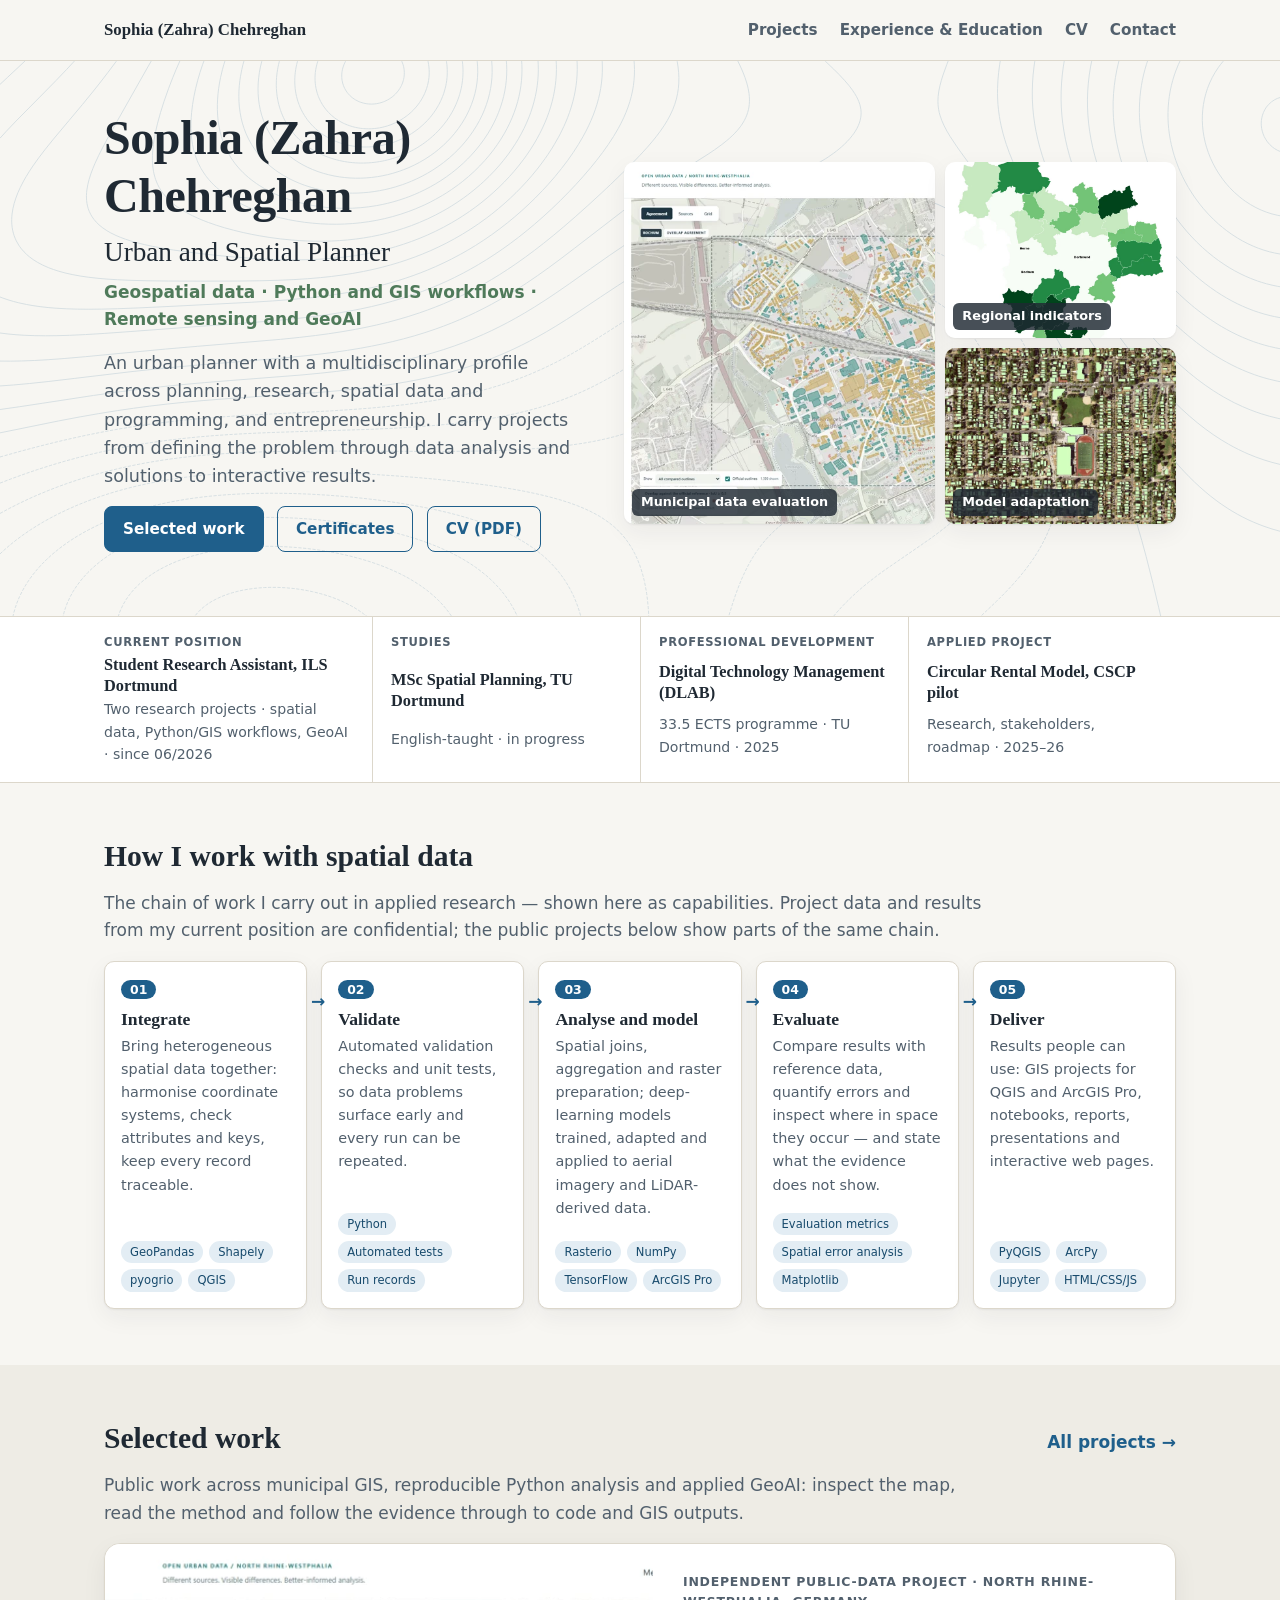
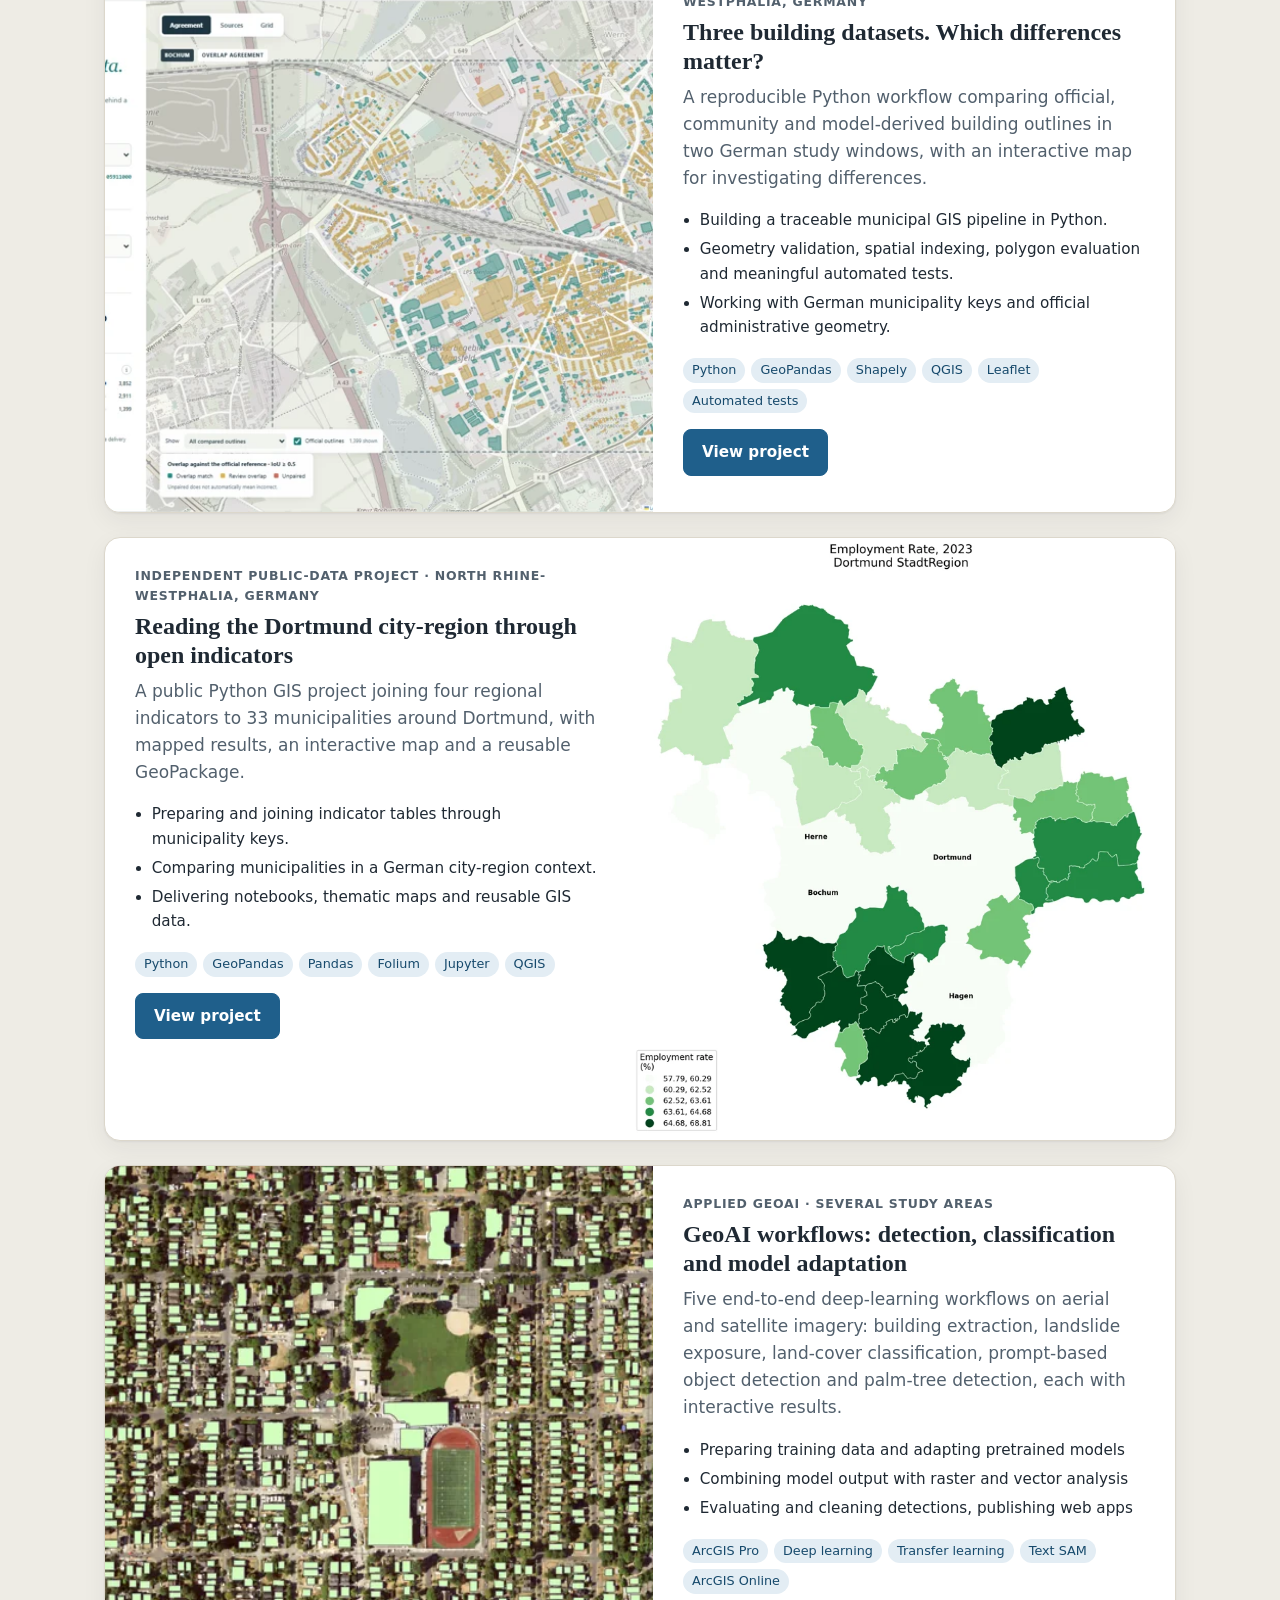
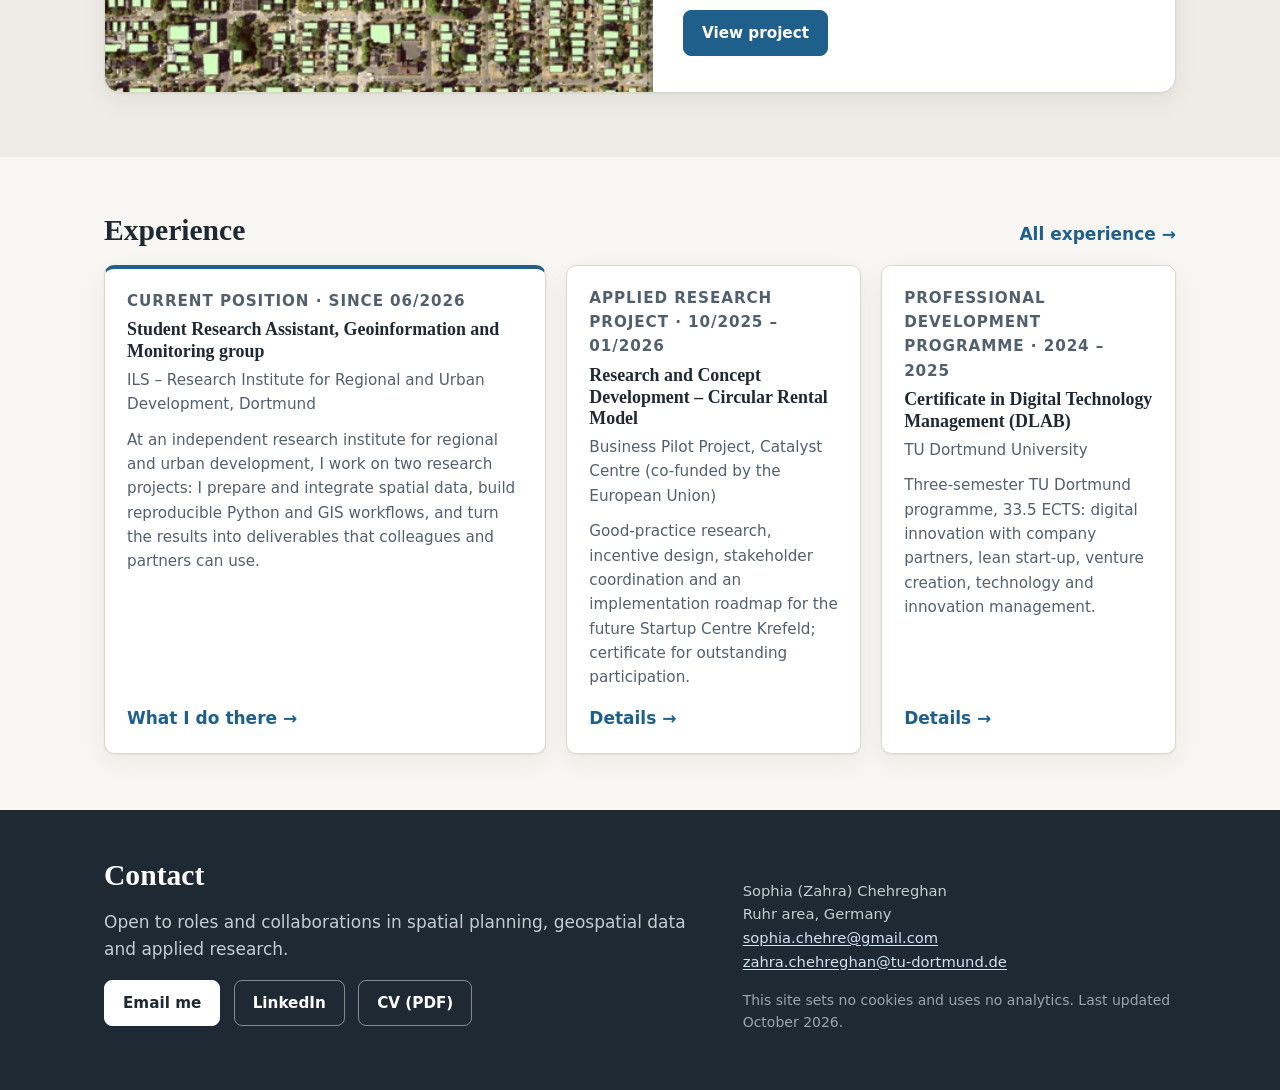
==== index.html @ d8bc23e7 "Add files via upload" ====
<!doctype html>
<html lang="en">
<head>
<meta charset="utf-8">
<meta name="viewport" content="width=device-width, initial-scale=1">
<title>Sophia (Zahra) Chehreghan</title>
<meta name="description" content="Sophia (Zahra) Chehreghan — urban and spatial planner working with geospatial data, reproducible Python and GIS workflows, and remote sensing and GeoAI.">
<meta property="og:title" content="Sophia (Zahra) Chehreghan">
<meta property="og:description" content="Sophia (Zahra) Chehreghan — urban and spatial planner working with geospatial data, reproducible Python and GIS workflows, and remote sensing and GeoAI.">
<meta property="og:type" content="website">
<link rel="stylesheet" href="assets/css/main.css">
<link rel="icon" href="assets/favicon.svg" type="image/svg+xml">
</head>
<body>
<a class="skip" href="#main">Skip to content</a>
<header class="site-header">
  <div class="wrap header-inner">
    <a class="brand" href="index.html">Sophia (Zahra) Chehreghan</a>
    <nav class="main-nav" aria-label="Main"><a href="projects/index.html">Projects</a><a href="experience/index.html">Experience & Education</a><a href="cv/index.html">CV</a><a href="#contact">Contact</a></nav>
  </div>
</header>
<main id="main">

<section class="hero">
  <div class="wrap hero-grid">
    <div class="hero-text">
      <h1>Sophia (Zahra) Chehreghan</h1>
      <p class="hero-title">Urban and Spatial Planner</p>
      <p class="hero-keywords">Geospatial data · Python and GIS workflows · Remote sensing and GeoAI</p>
      <p class="hero-lead">An urban planner with a multidisciplinary profile across planning, research, spatial data and programming, and entrepreneurship. I carry projects from defining the problem through data analysis and solutions to interactive results.</p>
      <p class="hero-actions"><a class="btn" href="#work">Selected work</a>
         <a class="btn btn-ghost" href="experience/index.html#certificates">Certificates</a>
         <a class="btn btn-ghost" href="files/Sophia-Chehreghan-CV.pdf">CV (PDF)</a></p>
    </div>
    <div class="mosaic"><a class="mosaic-item m0" href="projects/municipal-building-explorer/index.html"><img class="" src="assets/img/municipal-explorer/overview-800.webp" srcset="assets/img/municipal-explorer/overview-800.webp 800w, assets/img/municipal-explorer/overview-1600.webp 1600w" sizes="(min-width: 960px) 30vw, 33vw" width="800" height="556" alt="Three building datasets. Which differences matter? — actual project output" fetchpriority="high"><span>Municipal data evaluation</span></a><a class="mosaic-item m1" href="projects/dortmund-stadtregion-indicators/index.html"><img class="" src="assets/img/regional-indicators/employment-800.webp" srcset="assets/img/regional-indicators/employment-800.webp 800w, assets/img/regional-indicators/employment-1600.webp 1600w" sizes="(min-width: 960px) 30vw, 33vw" width="800" height="879" alt="Reading the Dortmund city-region through open indicators — actual project output" loading="lazy" decoding="async"><span>Regional indicators</span></a><a class="mosaic-item m2" href="projects/geoai-workflows/index.html#building-extraction-transfer-learning"><img class="" src="assets/img/building-extraction/result-detail-800.webp" srcset="assets/img/building-extraction/result-detail-800.webp 800w, assets/img/building-extraction/result-detail-1600.webp 1600w" sizes="(min-width: 960px) 30vw, 33vw" width="800" height="441" alt="Building footprints from the executed transfer-learning workflow" loading="lazy" decoding="async"><span>Model adaptation</span></a></div>
  </div>
</section>

<section class="now-band" aria-label="Now">
  <div class="wrap"><ul class="now-strip"><li><a href="experience/index.html#ils"><span class="now-label">Current position</span><strong>Student Research Assistant, ILS Dortmund</strong><span class="now-text">Two research projects · spatial data, Python/GIS workflows, GeoAI · since 06/2026</span></a></li><li><a href="experience/index.html#education"><span class="now-label">Studies</span><strong>MSc Spatial Planning, TU Dortmund</strong><span class="now-text">English-taught · in progress</span></a></li><li><a href="experience/index.html#dlab"><span class="now-label">Professional development</span><strong>Digital Technology Management (DLAB)</strong><span class="now-text">33.5 ECTS programme · TU Dortmund · 2025</span></a></li><li><a href="experience/index.html#circular-rental"><span class="now-label">Applied project</span><strong>Circular Rental Model, CSCP pilot</strong><span class="now-text">Research, stakeholders, roadmap · 2025–26</span></a></li></ul></div>
</section>

<section class="section">
  <div class="wrap">
    <h2>How I work with spatial data</h2>
    <p class="section-intro">The chain of work I carry out in applied research — shown here as capabilities. Project data and results from my current position are confidential; the public projects below show parts of the same chain.</p>
    <ol class="pipeline"><li class="pstep"><span class="pstep-n">01</span><h3>Integrate</h3><p>Bring heterogeneous spatial data together: harmonise coordinate systems, check attributes and keys, keep every record traceable.</p><ul class="tags"><li>GeoPandas</li><li>Shapely</li><li>pyogrio</li><li>QGIS</li></ul></li><li class="pstep"><span class="pstep-n">02</span><h3>Validate</h3><p>Automated validation checks and unit tests, so data problems surface early and every run can be repeated.</p><ul class="tags"><li>Python</li><li>Automated tests</li><li>Run records</li></ul></li><li class="pstep"><span class="pstep-n">03</span><h3>Analyse and model</h3><p>Spatial joins, aggregation and raster preparation; deep-learning models trained, adapted and applied to aerial imagery and LiDAR-derived data.</p><ul class="tags"><li>Rasterio</li><li>NumPy</li><li>TensorFlow</li><li>ArcGIS Pro</li></ul></li><li class="pstep"><span class="pstep-n">04</span><h3>Evaluate</h3><p>Compare results with reference data, quantify errors and inspect where in space they occur — and state what the evidence does not show.</p><ul class="tags"><li>Evaluation metrics</li><li>Spatial error analysis</li><li>Matplotlib</li></ul></li><li class="pstep"><span class="pstep-n">05</span><h3>Deliver</h3><p>Results people can use: GIS projects for QGIS and ArcGIS Pro, notebooks, reports, presentations and interactive web pages.</p><ul class="tags"><li>PyQGIS</li><li>ArcPy</li><li>Jupyter</li><li>HTML/CSS/JS</li></ul></li></ol>
  </div>
</section>

<section class="section section-tint" id="work">
  <div class="wrap">
    <div class="section-head"><h2>Selected work</h2><a href="projects/index.html">All projects →</a></div>
    <p class="section-intro">Public work across municipal GIS, reproducible Python analysis and applied GeoAI: inspect the map, read the method and follow the evidence through to code and GIS outputs.</p>
    <div class="fcards"><article class="fcard">
  <a class="fcard-media" href="projects/municipal-building-explorer/index.html" tabindex="-1" aria-hidden="true"><img class="" src="assets/img/municipal-explorer/overview-800.webp" srcset="assets/img/municipal-explorer/overview-800.webp 800w, assets/img/municipal-explorer/overview-1600.webp 1600w" sizes="(min-width: 960px) 45vw, 100vw" width="800" height="556" alt="Three building datasets. Which differences matter? — actual project output" loading="lazy" decoding="async"></a>
  <div class="fcard-body">
    <p class="kicker">Independent public-data project · North Rhine-Westphalia, Germany</p>
    <h3><a href="projects/municipal-building-explorer/index.html">Three building datasets. Which differences matter?</a></h3>
    <p>A reproducible Python workflow comparing official, community and model-derived building outlines in two German study windows, with an interactive map for investigating differences.</p>
    <ul class="fcard-list"><li>Building a traceable municipal GIS pipeline in Python.</li><li>Geometry validation, spatial indexing, polygon evaluation and meaningful automated tests.</li><li>Working with German municipality keys and official administrative geometry.</li></ul>
    <ul class="tags"><li>Python</li><li>GeoPandas</li><li>Shapely</li><li>QGIS</li><li>Leaflet</li><li>Automated tests</li></ul>
    <p class="fcard-actions"><a class="btn" href="projects/municipal-building-explorer/index.html">View project</a></p>
  </div>
</article><article class="fcard">
  <a class="fcard-media" href="projects/dortmund-stadtregion-indicators/index.html" tabindex="-1" aria-hidden="true"><img class="" src="assets/img/regional-indicators/employment-800.webp" srcset="assets/img/regional-indicators/employment-800.webp 800w, assets/img/regional-indicators/employment-1600.webp 1600w" sizes="(min-width: 960px) 45vw, 100vw" width="800" height="879" alt="Reading the Dortmund city-region through open indicators — actual project output" loading="lazy" decoding="async"></a>
  <div class="fcard-body">
    <p class="kicker">Independent public-data project · North Rhine-Westphalia, Germany</p>
    <h3><a href="projects/dortmund-stadtregion-indicators/index.html">Reading the Dortmund city-region through open indicators</a></h3>
    <p>A public Python GIS project joining four regional indicators to 33 municipalities around Dortmund, with mapped results, an interactive map and a reusable GeoPackage.</p>
    <ul class="fcard-list"><li>Preparing and joining indicator tables through municipality keys.</li><li>Comparing municipalities in a German city-region context.</li><li>Delivering notebooks, thematic maps and reusable GIS data.</li></ul>
    <ul class="tags"><li>Python</li><li>GeoPandas</li><li>Pandas</li><li>Folium</li><li>Jupyter</li><li>QGIS</li></ul>
    <p class="fcard-actions"><a class="btn" href="projects/dortmund-stadtregion-indicators/index.html">View project</a></p>
  </div>
</article><article class="fcard">
  <a class="fcard-media" href="projects/geoai-workflows/index.html" tabindex="-1" aria-hidden="true"><img class="" src="assets/img/building-extraction/result-detail-800.webp" srcset="assets/img/building-extraction/result-detail-800.webp 800w, assets/img/building-extraction/result-detail-1600.webp 1600w" sizes="(min-width: 960px) 45vw, 100vw" width="800" height="441" alt="Aerial view of a residential area with building footprints detected by the adapted model shown in light green" loading="lazy" decoding="async"></a>
  <div class="fcard-body">
    <p class="kicker">Applied GeoAI · Several study areas</p>
    <h3><a href="projects/geoai-workflows/index.html">GeoAI workflows: detection, classification and model adaptation</a></h3>
    <p>Five end-to-end deep-learning workflows on aerial and satellite imagery: building extraction, landslide exposure, land-cover classification, prompt-based object detection and palm-tree detection, each with interactive results.</p>
    <ul class="fcard-list"><li>Preparing training data and adapting pretrained models</li><li>Combining model output with raster and vector analysis</li><li>Evaluating and cleaning detections, publishing web apps</li></ul>
    <ul class="tags"><li>ArcGIS Pro</li><li>Deep learning</li><li>Transfer learning</li><li>Text SAM</li><li>ArcGIS Online</li></ul>
    <p class="fcard-actions"><a class="btn" href="projects/geoai-workflows/index.html">View project</a></p>
  </div>
</article></div>
  </div>
</section>

<section class="section">
  <div class="wrap">
    <div class="section-head"><h2>Experience</h2><a href="experience/index.html">All experience →</a></div>
    <div class="xcards"><article class="xcard xcard-main"><p class="kicker">Current position · Since 06/2026</p><h3>Student Research Assistant, Geoinformation and Monitoring group</h3><p class="xorg">ILS – Research Institute for Regional and Urban Development, Dortmund</p><p>At an independent research institute for regional and urban development, I work on two research projects: I prepare and integrate spatial data, build reproducible Python and GIS workflows, and turn the results into deliverables that colleagues and partners can use.</p><a href="experience/index.html#ils">What I do there →</a></article><article class="xcard"><p class="kicker">Applied research project · 10/2025 – 01/2026</p><h3>Research and Concept Development – Circular Rental Model</h3><p class="xorg">Business Pilot Project, Catalyst Centre (co-funded by the European Union)</p><p>Good-practice research, incentive design, stakeholder coordination and an implementation roadmap for the future Startup Centre Krefeld; certificate for outstanding participation.</p><a href="experience/index.html#circular-rental">Details →</a></article><article class="xcard"><p class="kicker">Professional development programme · 2024 – 2025</p><h3>Certificate in Digital Technology Management (DLAB)</h3><p class="xorg">TU Dortmund University</p><p>Three-semester TU Dortmund programme, 33.5 ECTS: digital innovation with company partners, lean start-up, venture creation, technology and innovation management.</p><a href="experience/index.html#dlab">Details →</a></article></div>
  </div>
</section>

</main>
<footer class="site-footer" id="contact">
  <div class="wrap footer-grid">
    <div>
      <h2>Contact</h2>
      <p class="footer-lead">Open to roles and collaborations in spatial planning, geospatial data and applied research.</p>
      <p><a class="btn" href="mailto:sophia.chehre@gmail.com">Email me</a>
         <a class="btn btn-ghost" href="https://www.linkedin.com/in/sophia-chehre" rel="noopener">LinkedIn</a>
         <a class="btn btn-ghost" href="files/Sophia-Chehreghan-CV.pdf">CV (PDF)</a></p>
    </div>
    <div class="footer-meta">
      <p>Sophia (Zahra) Chehreghan<br>Ruhr area, Germany<br><a href="mailto:sophia.chehre@gmail.com">sophia.chehre@gmail.com</a><br><a href="mailto:zahra.chehreghan@tu-dortmund.de">zahra.chehreghan@tu-dortmund.de</a></p>
      <p class="small">This site sets no cookies and uses no analytics. Last updated October 2026.</p>
    </div>
  </div>
</footer>
<dialog class="lightbox" aria-label="Enlarged image">
  <form method="dialog"><button class="lightbox-close" aria-label="Close">×</button></form>
  <img alt="">
  <p class="lightbox-caption"></p>
</dialog>
<script src="assets/js/main.js" defer></script>
</body>
</html>
---- assets/css/main.css ----
/* Portfolio — Sophia (Zahra) Chehreghan
   Quiet, cartographic interface: the maps and imagery carry the colour. */

:root {
  --bg: #f7f6f2;
  --surface: #ffffff;
  --tint: #eeece5;
  --ink: #1f2933;
  --muted: #52606d;
  --line: #dcd7cb;
  --accent: #1f5f8b;
  --accent-dark: #174a6c;
  --accent-soft: #e3edf4;
  --green: #4f7a5a;
  --warn: #b5562b;
  --radius: 10px;
  --shadow: 0 1px 2px rgba(31, 41, 51, .06), 0 8px 24px rgba(31, 41, 51, .06);
  --serif: "Iowan Old Style", "Palatino Linotype", "Book Antiqua", Palatino, Georgia, serif;
  --sans: system-ui, -apple-system, "Segoe UI", Roboto, "Helvetica Neue", Arial, sans-serif;
  --wrap: 1120px;
}

*, *::before, *::after { box-sizing: border-box; }
html { scroll-behavior: smooth; -webkit-text-size-adjust: 100%; }
@media (prefers-reduced-motion: reduce) { html { scroll-behavior: auto; } * { transition: none !important; } }
body { margin: 0; background: var(--bg); color: var(--ink); font: 17px/1.6 var(--sans); }
img { max-width: 100%; height: auto; display: block; }
a { color: var(--accent); text-underline-offset: 2px; }
a:hover { color: var(--accent-dark); }
:focus-visible { outline: 3px solid var(--accent); outline-offset: 2px; }
h1, h2, h3 { font-family: var(--serif); font-weight: 600; line-height: 1.2; color: var(--ink); }
h1 { font-size: clamp(2rem, 4.2vw, 3rem); margin: 0 0 .4rem; letter-spacing: -.01em; }
h2 { font-size: clamp(1.45rem, 2.4vw, 1.85rem); margin: 0 0 1rem; }
h3 { font-size: 1.15rem; margin: 0 0 .35rem; }
p { margin: 0 0 1rem; }
.small { font-size: .875rem; color: var(--muted); }
.wrap { max-width: var(--wrap); margin: 0 auto; padding: 0 24px; }
.narrow { max-width: 820px; }
.skip { position: absolute; left: -999px; top: 8px; background: var(--ink); color: #fff; padding: 8px 12px; z-index: 50; }
.skip:focus { left: 8px; }

/* Header ---------------------------------------------------------------- */
.site-header { position: sticky; top: 0; z-index: 20; background: rgba(247, 246, 242, .94);
  backdrop-filter: blur(8px); border-bottom: 1px solid var(--line); }
.header-inner { display: flex; align-items: center; justify-content: space-between; gap: 16px; min-height: 60px; }
.brand { font-family: var(--serif); font-weight: 600; font-size: 1.05rem; color: var(--ink); text-decoration: none; }
.main-nav { display: flex; gap: 22px; }
.main-nav a { color: var(--muted); text-decoration: none; font-size: .95rem; font-weight: 600; padding: 6px 0; }
.main-nav a:hover, .main-nav a[aria-current] { color: var(--ink); box-shadow: inset 0 -2px 0 var(--accent); }

/* Buttons and tags -------------------------------------------------------- */
.btn { display: inline-block; background: var(--accent); color: #fff; text-decoration: none; font-weight: 600;
  font-size: .95rem; padding: 10px 18px; border-radius: 8px; border: 1px solid var(--accent); margin: 0 8px 8px 0; }
.btn:hover { background: var(--accent-dark); color: #fff; }
.btn-ghost { background: transparent; color: var(--accent); }
.btn-ghost:hover { background: var(--accent-soft); color: var(--accent-dark); }
.tags { list-style: none; display: flex; flex-wrap: wrap; gap: 6px; padding: 0; margin: 0; }
.tags li { font-size: .8rem; background: var(--accent-soft); color: var(--accent-dark); padding: 2px 9px; border-radius: 99px; }
.kicker { font-size: .78rem; font-weight: 700; letter-spacing: .06em; text-transform: uppercase; color: var(--green); margin: 0 0 .4rem; }

/* Hero ------------------------------------------------------------------- */
.hero { padding: 48px 0 40px; }
.hero-grid { display: grid; grid-template-columns: minmax(0, 1fr) minmax(0, 1.15fr); gap: 40px; align-items: center; }
.hero-title { font-family: var(--serif); font-size: clamp(1.35rem, 2.3vw, 1.7rem); margin: 0 0 .3rem; }
.hero-keywords { color: var(--green); font-weight: 600; margin: 0 0 1rem; }
.hero-lead { font-size: 1.1rem; color: var(--muted); max-width: 34em; }
.mosaic { display: grid; grid-template-columns: 1.35fr 1fr; grid-template-rows: 1fr 1fr; gap: 10px; aspect-ratio: 16 / 10.5; }
.mosaic-item { position: relative; overflow: hidden; border-radius: var(--radius); box-shadow: var(--shadow); }
.mosaic-item.m0 { grid-row: span 2; }
.mosaic-item img { width: 100%; height: 100%; object-fit: cover; transition: transform .4s ease; }
.mosaic-item:hover img { transform: scale(1.03); }
.mosaic-item span { position: absolute; left: 8px; bottom: 8px; background: rgba(31, 41, 51, .82); color: #fff;
  font-size: .8rem; font-weight: 600; padding: 3px 9px; border-radius: 6px; }

/* Facts band --------------------------------------------------------------- */
.facts-band { border-top: 1px solid var(--line); border-bottom: 1px solid var(--line); background: var(--surface); }
.facts { list-style: none; display: grid; grid-template-columns: repeat(4, 1fr); gap: 0; padding-top: 0; padding-bottom: 0; margin: 0 auto; }
.facts li { padding: 18px 20px 18px 0; display: flex; flex-direction: column; }
.facts li + li { padding-left: 20px; border-left: 1px solid var(--line); }
.fact-label { font-size: .75rem; text-transform: uppercase; letter-spacing: .06em; color: var(--muted); font-weight: 700; }
.facts strong { font-family: var(--serif); font-size: 1.1rem; margin: 2px 0; }
.fact-detail { font-size: .85rem; color: var(--muted); }

/* Sections ------------------------------------------------------------------ */
.section { padding: 56px 0; }
.section-tint { background: var(--tint); }
.section-head { display: flex; align-items: baseline; justify-content: space-between; gap: 16px; }
.section-head a { font-weight: 600; text-decoration: none; white-space: nowrap; }
.section-intro { max-width: 52em; color: var(--muted); }
.subhead { font-family: var(--sans); font-size: .85rem; text-transform: uppercase; letter-spacing: .06em; color: var(--muted); margin: 36px 0 14px; }
.page-head { padding: 48px 0 8px; }
.lead { font-size: 1.12rem; color: var(--muted); max-width: 46em; }
.two-col { display: grid; grid-template-columns: 1fr 1fr; gap: 48px; }

/* Cards --------------------------------------------------------------------- */
.cards { display: grid; gap: 22px; }
.cards-3 { grid-template-columns: repeat(3, 1fr); }
.cards-1 { grid-template-columns: 1fr; }
.card { background: var(--surface); border: 1px solid var(--line); border-radius: var(--radius); overflow: hidden;
  box-shadow: var(--shadow); transition: transform .2s ease, box-shadow .2s ease; }
.card:hover { transform: translateY(-2px); box-shadow: 0 2px 4px rgba(31,41,51,.08), 0 14px 32px rgba(31,41,51,.10); }
.card-link { display: flex; flex-direction: column; height: 100%; color: inherit; text-decoration: none; }
.card-media { aspect-ratio: 3 / 2; overflow: hidden; background: var(--tint); }
.card-media img { width: 100%; height: 100%; object-fit: cover; }
.card-body { padding: 16px 18px 18px; display: flex; flex-direction: column; flex: 1; }
.card-body p { font-size: .95rem; color: var(--muted); margin-bottom: .6rem; }
.card-body .card-meta { margin-top: auto; font-size: .8rem; margin-bottom: 0; }
.cards-compact .card-media { aspect-ratio: 16 / 9; }
.cards-compact h3 { font-size: 1.02rem; }
.card-wide .card-link { flex-direction: row; }
.card-wide .card-media { flex: 1.1; aspect-ratio: auto; min-height: 260px; }
.card-wide .card-body { flex: 1; padding: 26px; justify-content: center; }
.card-wide .card-meta { margin-top: .6rem; }

.mini-diagram { height: 100%; padding: 18px 20px; background: linear-gradient(135deg, #1f5f8b 0%, #2d6f6a 55%, #4f7a5a 100%);
  color: #fff; display: flex; flex-direction: column; justify-content: center; }
.mini-title { font-size: .78rem; text-transform: uppercase; letter-spacing: .07em; opacity: .85; margin-bottom: 10px; }
.mini-diagram ol { list-style: none; margin: 0; padding: 0; counter-reset: s; }
.mini-diagram li { counter-increment: s; font-family: var(--serif); font-size: 1.02rem; padding: 3px 0 3px 30px; position: relative; }
.mini-diagram li::before { content: counter(s); position: absolute; left: 0; top: 5px; width: 20px; height: 20px; border-radius: 50%;
  background: rgba(255,255,255,.22); font: 600 .72rem/20px var(--sans); text-align: center; }

.note-card { background: var(--surface); border: 1px solid var(--line); border-left: 4px solid var(--green);
  border-radius: var(--radius); padding: 22px 26px; max-width: 900px; }

/* Capabilities, timeline ------------------------------------------------- */
.caps { display: grid; grid-template-columns: repeat(3, 1fr); gap: 28px; }
.cap { border-top: 3px solid var(--accent); padding-top: 14px; }
.cap p { color: var(--muted); font-size: .97rem; }
.cap a { font-weight: 600; text-decoration: none; }
.timeline { list-style: none; padding: 0; margin: 0; }
.timeline li { display: grid; grid-template-columns: 8.5em 1fr; column-gap: 16px; padding: 12px 0; border-bottom: 1px solid var(--line); }
.tl-period { grid-row: span 2; color: var(--muted); font-size: .88rem; padding-top: 2px; }
.tl-role { font-weight: 600; }
.tl-org { color: var(--muted); font-size: .92rem; }
.citation { max-width: 52em; }

/* Project pages ------------------------------------------------------------ */
.project-head { padding: 40px 0 10px; }
.crumbs { font-size: .88rem; color: var(--muted); margin-bottom: .6rem; }
.crumbs a { text-decoration: none; font-weight: 600; }
.meta { display: grid; grid-template-columns: repeat(4, minmax(0, 1fr)); gap: 16px; margin: 18px 0 0; padding: 16px 0 0; border-top: 1px solid var(--line); }
.meta dt, .brief dt { font-size: .75rem; text-transform: uppercase; letter-spacing: .06em; color: var(--muted); font-weight: 700; }
.meta dd { margin: 2px 0 0; font-size: .93rem; }
.project-hero { margin-top: 22px; }
.hero-fig img { border-radius: var(--radius); box-shadow: var(--shadow); width: 100%; }
.fig { margin: 0; }
.fig img { border-radius: 8px; cursor: zoom-in; }
figcaption, .caption { font-size: .88rem; color: var(--muted); margin-top: .5rem; }
.fig-label { font-weight: 600; color: var(--ink); }
.project-body { max-width: 980px; padding-top: 30px; padding-bottom: 20px; }
.block { margin: 0 0 44px; }
.brief { display: grid; grid-template-columns: repeat(2, minmax(0, 1fr)); gap: 0; margin: 0; background: var(--surface);
  border: 1px solid var(--line); border-radius: var(--radius); }
.brief > div { padding: 16px 20px; border-bottom: 1px solid var(--line); }
.brief > div:nth-child(odd) { border-right: 1px solid var(--line); }
.brief > div:nth-last-child(-n+2) { border-bottom: 0; }
.brief dd { margin: 4px 0 0; }

.steps { list-style: none; margin: 0; padding: 0; }
.step { display: grid; grid-template-columns: 40px minmax(0, 1fr) minmax(0, 1.15fr); gap: 18px; align-items: start;
  padding: 18px 0; border-top: 1px solid var(--line); }
.step:not(:has(.step-img)) { grid-template-columns: 40px minmax(0, 1fr); }
.step-n { width: 32px; height: 32px; border-radius: 50%; background: var(--accent); color: #fff; font-weight: 700;
  display: grid; place-items: center; font-size: .9rem; }
.step-body p { color: var(--muted); margin: 0; }
.step-img img { border-radius: 8px; cursor: zoom-in; box-shadow: var(--shadow); }
.step-img-tall { max-width: 260px; }

.pair { display: grid; grid-template-columns: 1fr 1fr; gap: 16px; }
.findings { padding-left: 1.1em; }
.findings li { margin-bottom: .7rem; }
.checks { list-style: none; padding: 0; margin: 0; display: grid; grid-template-columns: 1fr 1fr; gap: 8px 24px; }
.checks li { padding-left: 28px; position: relative; }
.checks li::before { content: ""; position: absolute; left: 4px; top: .45em; width: 12px; height: 7px;
  border-left: 2.5px solid var(--green); border-bottom: 2.5px solid var(--green); transform: rotate(-45deg); }
details { background: var(--surface); border: 1px solid var(--line); border-radius: var(--radius); padding: 0 20px; margin: 0 0 40px; }
details summary { cursor: pointer; font-weight: 600; padding: 14px 0; }
details[open] summary { border-bottom: 1px solid var(--line); margin-bottom: 12px; }
details ul { padding-left: 1.1em; }
details li { margin-bottom: .5rem; color: var(--muted); }
.project-links { margin: 10px 0 18px; }
.credit { border-top: 1px solid var(--line); padding-top: 14px; max-width: 52em; }
.prevnext { display: grid; grid-template-columns: 1fr 1fr; gap: 16px; padding-top: 10px; padding-bottom: 56px; }
.prevnext a { display: block; background: var(--surface); border: 1px solid var(--line); border-radius: var(--radius);
  padding: 14px 18px; text-decoration: none; font-weight: 600; }
.prevnext span { display: block; font-size: .78rem; text-transform: uppercase; letter-spacing: .06em; color: var(--muted); font-weight: 700; }
.pn-next { text-align: right; grid-column: 2; }

/* Research diagram and charts --------------------------------------------- */
.flow-figure { margin: 0; }
.flow { list-style: none; margin: 0; padding: 26px; display: grid; grid-template-columns: repeat(5, 1fr); gap: 14px;
  border-radius: var(--radius); background: linear-gradient(135deg, #1f5f8b 0%, #2d6f6a 55%, #4f7a5a 100%); color: #fff; }
.flow li { position: relative; background: rgba(255,255,255,.12); border: 1px solid rgba(255,255,255,.25);
  border-radius: 8px; padding: 14px; display: flex; flex-direction: column; }
.flow li:not(:last-child)::after { content: "→"; position: absolute; right: -14px; top: 50%; transform: translate(50%, -50%);
  font-size: 1.1rem; opacity: .9; }
.flow-big { font-family: var(--serif); font-size: 1.9rem; line-height: 1.1; }
.flow-what { font-weight: 600; margin: 4px 0; }
.flow-how { font-size: .82rem; opacity: .85; }
.chart-panel { display: grid; grid-template-columns: minmax(0, 1.25fr) minmax(0, 1fr); gap: 28px; background: var(--surface);
  border: 1px solid var(--line); border-radius: var(--radius); padding: 22px; }
.chart-help { font-size: .9rem; color: var(--muted); }
.chart-buttons { display: flex; flex-wrap: wrap; gap: 6px; margin-bottom: 10px; }
.chart-buttons button { font: 600 .82rem var(--sans); border: 1px solid var(--line); background: var(--bg); color: var(--ink);
  border-radius: 99px; padding: 5px 11px; cursor: pointer; }
.chart-buttons button[aria-pressed="true"] { background: var(--accent); border-color: var(--accent); color: #fff; }
.scatter svg { width: 100%; height: auto; overflow: visible; }
.scatter .pt { fill: var(--accent); stroke: #fff; stroke-width: 1.5; cursor: pointer; }
.scatter .pt:hover, .scatter .pt:focus { fill: var(--warn); outline: none; }
.scatter .pt-label { font: 600 10px var(--sans); fill: var(--muted); pointer-events: none; }
.scatter .ax { stroke: var(--line); }
.scatter .ax-text { font: 11px var(--sans); fill: var(--muted); }
.scatter .ax-title { font: 600 11.5px var(--sans); fill: var(--ink); }
.scatter-tip { font-size: .85rem; min-height: 2.6em; color: var(--ink); background: var(--bg); border-radius: 6px; padding: 6px 10px; margin-top: 6px; }
.beta-box h3 { margin-top: 0; }
.beta-chart { width: 100%; height: auto; }
.key { display: inline-block; width: 12px; height: 12px; border-radius: 2px; vertical-align: -1px; margin-right: 4px; }
.key-neg { background: var(--warn); } .key-pos { background: var(--green); }
.beta-chart .bar-label { font: 13px var(--sans); fill: var(--ink); }
.beta-chart .bar-value { font: 600 12px var(--sans); fill: var(--muted); }
.beta-chart .bar-pos { fill: var(--green); }
.beta-chart .bar-neg { fill: var(--warn); }
.beta-chart .axis { stroke: var(--muted); }
.data-table { margin-top: 16px; }
.table-scroll { overflow-x: auto; }
table { border-collapse: collapse; width: 100%; font-size: .85rem; }
caption { text-align: left; color: var(--muted); padding-bottom: 6px; }
th, td { border-bottom: 1px solid var(--line); padding: 6px 8px; text-align: right; white-space: nowrap; }
th:first-child, td:first-child { text-align: left; }

/* Compare slider ------------------------------------------------------------ */
.compare-frame { position: relative; overflow: hidden; border-radius: var(--radius); box-shadow: var(--shadow); --pos: 50%; }
.compare-after { position: absolute; inset: 0; clip-path: inset(0 0 0 var(--pos)); }
.compare-after img { width: 100%; height: 100%; object-fit: cover; }
.compare-handle { position: absolute; top: 0; bottom: 0; left: var(--pos); width: 3px; background: #fff;
  box-shadow: 0 0 0 1px rgba(0,0,0,.25); transform: translateX(-50%); pointer-events: none; }
.compare-handle::after { content: "⇆"; position: absolute; top: 50%; left: 50%; transform: translate(-50%, -50%);
  width: 34px; height: 34px; border-radius: 50%; background: #fff; color: var(--ink); display: grid; place-items: center;
  box-shadow: var(--shadow); font-size: 1rem; }
.compare-tag { position: absolute; top: 10px; background: rgba(31,41,51,.82); color: #fff; font-size: .78rem; font-weight: 600;
  padding: 3px 9px; border-radius: 6px; }
.tag-left { left: 10px; } .tag-right { right: 10px; }
.compare-control { display: flex; align-items: center; gap: 12px; font-size: .85rem; color: var(--muted); margin-top: 10px; }
.compare-control input { flex: 1; accent-color: var(--accent); }

/* Profile / CV ---------------------------------------------------------------- */
.cv-section { margin-bottom: 40px; }
.cv-item { display: grid; grid-template-columns: 11em 1fr; gap: 18px; padding: 14px 0; border-top: 1px solid var(--line); }
.cv-when { color: var(--muted); font-size: .9rem; padding-top: 2px; }
.cv-what h3 { font-family: var(--sans); font-size: 1.02rem; margin: 0; }
.cv-org { color: var(--muted); margin: 0 0 .4rem; font-size: .95rem; }
.cv-what ul { margin: 0; padding-left: 1.1em; }
.cv-what li { margin-bottom: .3rem; }
.cv-what p { margin: 0 0 .3rem; }
.cv-used { font-size: .85rem; color: var(--green); }
.cv-split { display: grid; grid-template-columns: 1fr 1fr; gap: 32px; }
ul.plain { list-style: none; padding: 0; margin: 0; }
ul.plain li { padding: 6px 0; border-top: 1px solid var(--line); }

/* Footer ---------------------------------------------------------------------- */
.site-footer { background: var(--ink); color: #e6e9ec; padding: 48px 0 40px; }
.site-footer h2 { color: #fff; }
.site-footer a { color: #cfe3f2; }
.site-footer .btn { background: #fff; color: var(--ink); border-color: #fff; }
.site-footer .btn-ghost { background: transparent; color: #fff; border-color: rgba(255,255,255,.45); }
.footer-grid { display: grid; grid-template-columns: 1.4fr 1fr; gap: 32px; align-items: end; }
.footer-lead { color: #c4ccd3; }
.footer-meta { font-size: .92rem; color: #c4ccd3; }
.site-footer .small { color: #9aa5b1; }

/* Lightbox ---------------------------------------------------------------------- */
.lightbox { border: 0; padding: 0; background: transparent; max-width: 96vw; max-height: 94vh; }
.lightbox::backdrop { background: rgba(15, 20, 25, .88); }
.lightbox img { max-width: 96vw; max-height: 86vh; border-radius: 6px; margin: 0 auto; }
.lightbox-caption { color: #e6e9ec; text-align: center; font-size: .9rem; margin: 8px 0 0; }
.lightbox-close { position: fixed; top: 12px; right: 16px; background: #fff; border: 0; border-radius: 50%; width: 40px; height: 40px;
  font-size: 1.5rem; cursor: pointer; }

/* Responsive ---------------------------------------------------------------------- */
@media (max-width: 960px) {
  .hero-grid { grid-template-columns: 1fr; gap: 28px; }
  .cards-3, .caps { grid-template-columns: 1fr 1fr; }
  .facts { grid-template-columns: 1fr 1fr; }
  .facts li:nth-child(3) { padding-left: 0; border-left: 0; }
  .facts li:nth-child(n+3) { border-top: 1px solid var(--line); }
  .meta { grid-template-columns: 1fr 1fr; }
  .chart-panel { grid-template-columns: 1fr; }
  .flow { grid-template-columns: 1fr; }
  .flow li:not(:last-child)::after { content: "↓"; right: 50%; top: auto; bottom: -14px; transform: translate(50%, 50%); }
  .two-col { grid-template-columns: 1fr; gap: 24px; }
  .card-wide .card-link { flex-direction: column; }
  .card-wide .card-media { min-height: 0; aspect-ratio: 3 / 2; }
}
@media (max-width: 640px) {
  body { font-size: 16px; }
  .wrap { padding: 0 16px; }
  .brand { font-size: .95rem; }
  .main-nav { gap: 14px; }
  .main-nav a { font-size: .88rem; }
  .hero { padding: 26px 0 28px; }
  .mosaic { aspect-ratio: auto; grid-template-columns: repeat(3, 1fr); grid-template-rows: 120px; }
  .mosaic-item.m0 { grid-row: auto; }
  .mosaic-item span { font-size: .68rem; left: 4px; bottom: 4px; padding: 2px 6px; }
  .cards-3, .caps, .pair, .checks, .brief, .cv-split { grid-template-columns: 1fr; }
  .brief > div:nth-child(odd) { border-right: 0; }
  .brief > div:nth-last-child(2) { border-bottom: 1px solid var(--line); }
  .step, .step:not(:has(.step-img)) { grid-template-columns: 34px minmax(0, 1fr); }
  .step-img { grid-column: 2; }
  .cv-item { grid-template-columns: 1fr; gap: 2px; }
  .timeline li { grid-template-columns: 1fr; }
  .tl-period { grid-row: auto; }
  .footer-grid { grid-template-columns: 1fr; }
  .prevnext { grid-template-columns: 1fr; }
  .pn-next { grid-column: 1; }
  .section { padding: 40px 0; }
}
@media (max-width: 380px) { .main-nav a[href="#contact"] { display: none; } }

/* ===== Revision 2 (D16): present-first layout ===================================== */
.hero { position: relative; overflow: hidden; }
.hero::before { content: ""; position: absolute; inset: 0; background: url("../contours.svg") center / cover no-repeat;
  opacity: .16; pointer-events: none; }
.hero .wrap { position: relative; }
.hero-grid { grid-template-columns: minmax(0, 1.25fr) minmax(0, 1fr); }
.now { background: var(--surface); border: 1px solid var(--line); border-radius: var(--radius); box-shadow: var(--shadow); padding: 8px 0; }
.now-head { font-size: .75rem; font-weight: 700; letter-spacing: .08em; text-transform: uppercase; color: var(--green);
  margin: 6px 20px 4px; }
.now ul { list-style: none; margin: 0; padding: 0; }
.now li + li { border-top: 1px solid var(--line); }
.now a { display: grid; padding: 12px 20px; color: var(--ink); text-decoration: none; }
.now a:hover { background: var(--accent-soft); }
.now-label { font-size: .72rem; font-weight: 700; letter-spacing: .06em; text-transform: uppercase; color: var(--muted); }
.now strong { font-family: var(--serif); font-size: 1.05rem; font-weight: 600; }
.now-text { font-size: .88rem; color: var(--muted); }

.caps-4 { grid-template-columns: repeat(4, 1fr); gap: 24px; }
.cap h3 { font-size: 1.08rem; }
.cap-tools { font-size: .82rem; color: var(--green); font-weight: 600; margin-bottom: .5rem; }
.cap-evidence { font-size: .85rem; color: var(--muted); margin: 0; }
.cap-evidence a { font-weight: 600; }

.xcards { display: grid; grid-template-columns: 1.5fr 1fr 1fr; gap: 20px; }
.xcard { background: var(--surface); border: 1px solid var(--line); border-radius: var(--radius); padding: 20px 22px;
  box-shadow: var(--shadow); display: flex; flex-direction: column; }
.xcard h3 { font-size: 1.12rem; }
.xcard p { color: var(--muted); font-size: .95rem; }
.xcard a { margin-top: auto; font-weight: 600; text-decoration: none; }
.xcard-main { border-top: 4px solid var(--accent); }
.xorg { color: var(--muted); font-size: .92rem; margin: 0 0 .7rem; }

.cards-5 { grid-template-columns: repeat(5, 1fr); gap: 14px; }
.card-mini .card-media { aspect-ratio: 4 / 3; }
.card-mini .card-body { padding: 12px 14px 14px; }
.card-mini h3 { font-size: .95rem; margin: 0; }
.card-mini .kicker { font-size: .68rem; }
.section-slim { padding: 32px 0; }
.earlier p { max-width: 60em; margin-bottom: .4rem; }
.earlier a { text-decoration: none; }

.xblock { background: var(--surface); border: 1px solid var(--line); border-radius: var(--radius); padding: 26px 28px;
  box-shadow: var(--shadow); scroll-margin-top: 80px; }
.xblock-main { border-top: 4px solid var(--accent); }
.xblock h2 { margin-bottom: .2rem; }
.xblock ul { padding-left: 1.1em; margin: 0 0 1rem; }
.xblock li { margin-bottom: .45rem; }
.lead-sm { font-size: 1.04rem; color: var(--muted); max-width: 52em; }
.minor { font-family: var(--sans); font-size: .8rem; text-transform: uppercase; letter-spacing: .06em; color: var(--muted); margin: 18px 0 10px; }
.areas { display: grid; grid-template-columns: repeat(4, 1fr); gap: 18px; margin: 18px 0 8px; }
.area { border-top: 3px solid var(--green); padding-top: 10px; }
.area h3 { font-size: 1rem; }
.area p { font-size: .92rem; color: var(--muted); margin: 0; }
.evidence-line { font-size: .9rem; color: var(--muted); border-top: 1px solid var(--line); padding-top: 10px; margin: 0; }
.note { margin: 14px 0 0; }
.two-col .xblock { height: 100%; }
#ils, #circular-rental, #dlab, #workflows, #research, #education { scroll-margin-top: 80px; }

@media (max-width: 1100px) {
  .caps-4, .areas { grid-template-columns: 1fr 1fr; }
  .cards-5 { grid-template-columns: repeat(3, 1fr); }
  .xcards { grid-template-columns: 1fr 1fr; }
  .xcard-main { grid-column: span 2; }
}
@media (max-width: 640px) {
  .caps-4, .areas, .xcards { grid-template-columns: 1fr; }
  .xcard-main { grid-column: auto; }
  .cards-5 { grid-template-columns: 1fr 1fr; }
  .xblock { padding: 20px; }
}

.xblock ul.tags { padding-left: 0; }
@media (max-width: 960px) { .hero-grid { grid-template-columns: 1fr; } }

/* ===== Revision 3: visual-first home, capability chain, feature cards ============== */
.hero-grid { grid-template-columns: minmax(0, 1fr) minmax(0, 1.15fr); }
.now-band { background: var(--surface); border-top: 1px solid var(--line); border-bottom: 1px solid var(--line); }
.now-strip { list-style: none; margin: 0 auto; padding: 0; display: grid; grid-template-columns: repeat(4, 1fr); }
.now-strip li + li { border-left: 1px solid var(--line); }
.now-strip a { display: grid; padding: 16px 18px; color: var(--ink); text-decoration: none; height: 100%; }
.now-strip li:first-child a { padding-left: 0; }
.now-strip a:hover strong { color: var(--accent); }
.now-strip strong { font-family: var(--serif); font-size: 1.02rem; font-weight: 600; line-height: 1.3; margin: 2px 0; }

.pipeline { list-style: none; margin: 8px 0 0; padding: 0; display: grid; grid-template-columns: repeat(5, 1fr); gap: 14px; }
.pstep { position: relative; background: var(--surface); border: 1px solid var(--line); border-radius: var(--radius);
  padding: 18px 16px 16px; box-shadow: var(--shadow); display: flex; flex-direction: column; }
.pstep:not(:last-child)::after { content: "→"; position: absolute; right: -12px; top: 26px; transform: translateX(50%);
  color: var(--accent); font-weight: 700; z-index: 1; }
.pstep-n { font: 700 .78rem var(--sans); color: #fff; background: var(--accent); border-radius: 99px; padding: 2px 9px; align-self: flex-start; margin-bottom: 10px; }
.pstep h3 { font-size: 1.1rem; }
.pstep p { font-size: .9rem; color: var(--muted); }
.pstep .tags { margin-top: auto; }
.pstep .tags li { font-size: .72rem; }

.fcards { display: grid; gap: 24px; margin-bottom: 8px; }
.fcard { display: grid; grid-template-columns: 1.05fr 1fr; background: var(--surface); border: 1px solid var(--line);
  border-radius: 16px; overflow: hidden; box-shadow: var(--shadow); }
.fcard:nth-child(even) { grid-template-columns: 1fr 1.05fr; }
.fcard:nth-child(even) .fcard-media { order: 2; }
.fcard-media { display: block; min-height: 300px; background: var(--tint); overflow: hidden; }
.fcard-media img { width: 100%; height: 100%; object-fit: cover; transition: transform .4s ease; }
.fcard:hover .fcard-media img { transform: scale(1.02); }
.fcard-body { padding: 28px 30px; display: flex; flex-direction: column; }
.fcard-body h3 { font-size: 1.5rem; margin-bottom: .5rem; }
.fcard-body h3 a { color: var(--ink); text-decoration: none; }
.fcard-body > p { color: var(--muted); }
.fcard-list { padding-left: 1.1em; margin: 0 0 14px; color: var(--ink); font-size: .95rem; }
.fcard-list li { margin-bottom: .3rem; }
.fcard-actions { margin: 16px 0 0; }
.cards-2 { grid-template-columns: 1fr 1fr; }

@media (max-width: 1100px) {
  .pipeline { grid-template-columns: repeat(3, 1fr); }
  .pstep:nth-child(3)::after { display: none; }
}
@media (max-width: 960px) {
  .hero-grid { grid-template-columns: 1fr; }
  .now-strip { grid-template-columns: 1fr 1fr; }
  .now-strip li:nth-child(3) { border-left: 0; }
  .now-strip li:nth-child(3) a { padding-left: 0; }
  .now-strip li:nth-child(n+3) { border-top: 1px solid var(--line); }
  .fcard, .fcard:nth-child(even) { grid-template-columns: 1fr; }
  .fcard:nth-child(even) .fcard-media { order: 0; }
  .fcard-media { min-height: 0; aspect-ratio: 16 / 9; }
}
@media (max-width: 640px) {
  .pipeline, .cards-2, .now-strip { grid-template-columns: 1fr; }
  .pstep::after { display: none; }
  .now-strip li + li { border-left: 0; border-top: 1px solid var(--line); }
  .now-strip a { padding-left: 0; }
  .fcard-body { padding: 20px; }
  .fcard-body h3 { font-size: 1.25rem; }
}

/* Experience & Education: certificates, GeoAI page contents (16 Oct 2026) */
.cert-list { list-style: none; padding: 0; margin: 1rem 0; }
.cert-list li { padding: .65rem 0; border-bottom: 1px solid var(--line); }
.cert-list a { font-weight: 600; }
.btn-sm { padding: .35rem .8rem; font-size: .9rem; }
.toc { list-style: none; padding: 0; margin: 1rem 0 0; display: flex; flex-wrap: wrap; gap: .5rem; }
.toc a { display: inline-block; padding: .3rem .75rem; border: 1px solid var(--line); border-radius: 999px; text-decoration: none; font-size: .92rem; }
.block.wf { padding-top: 1.5rem; border-top: 1px solid var(--line); scroll-margin-top: 5rem; }
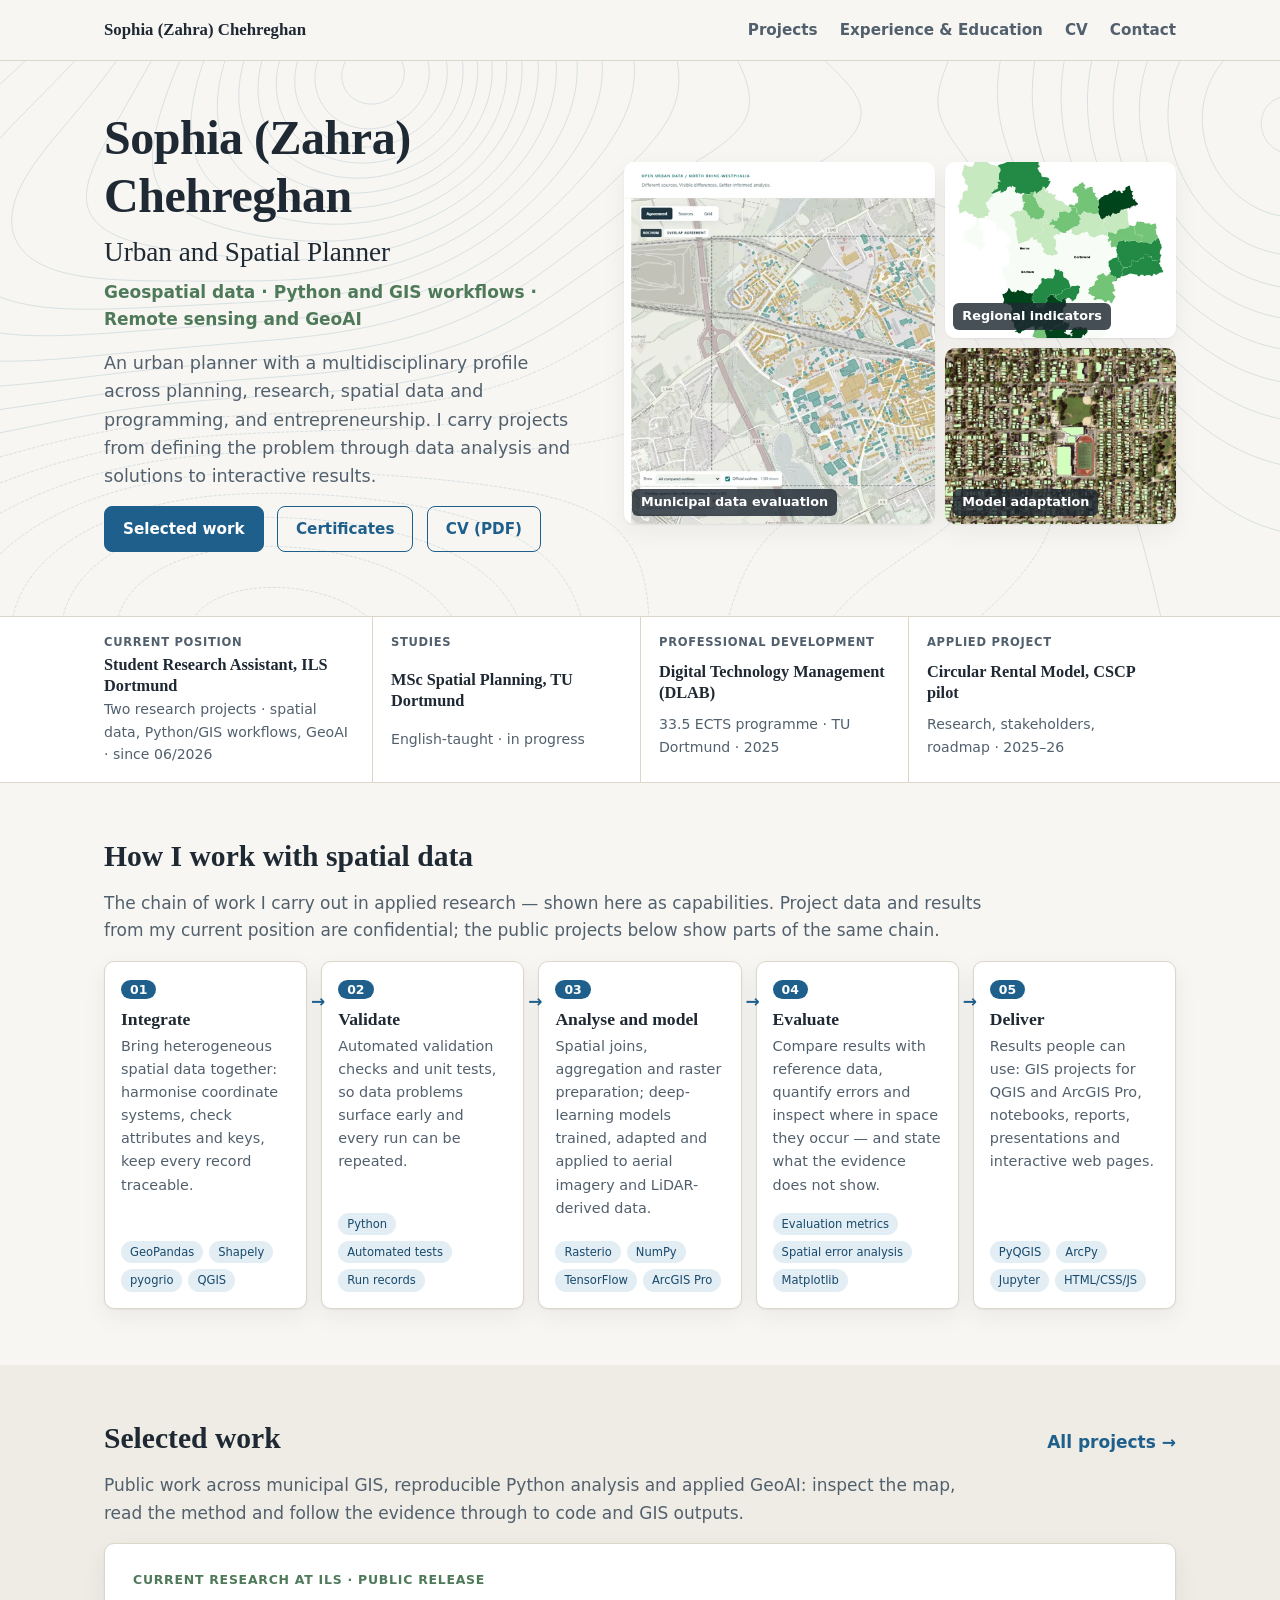
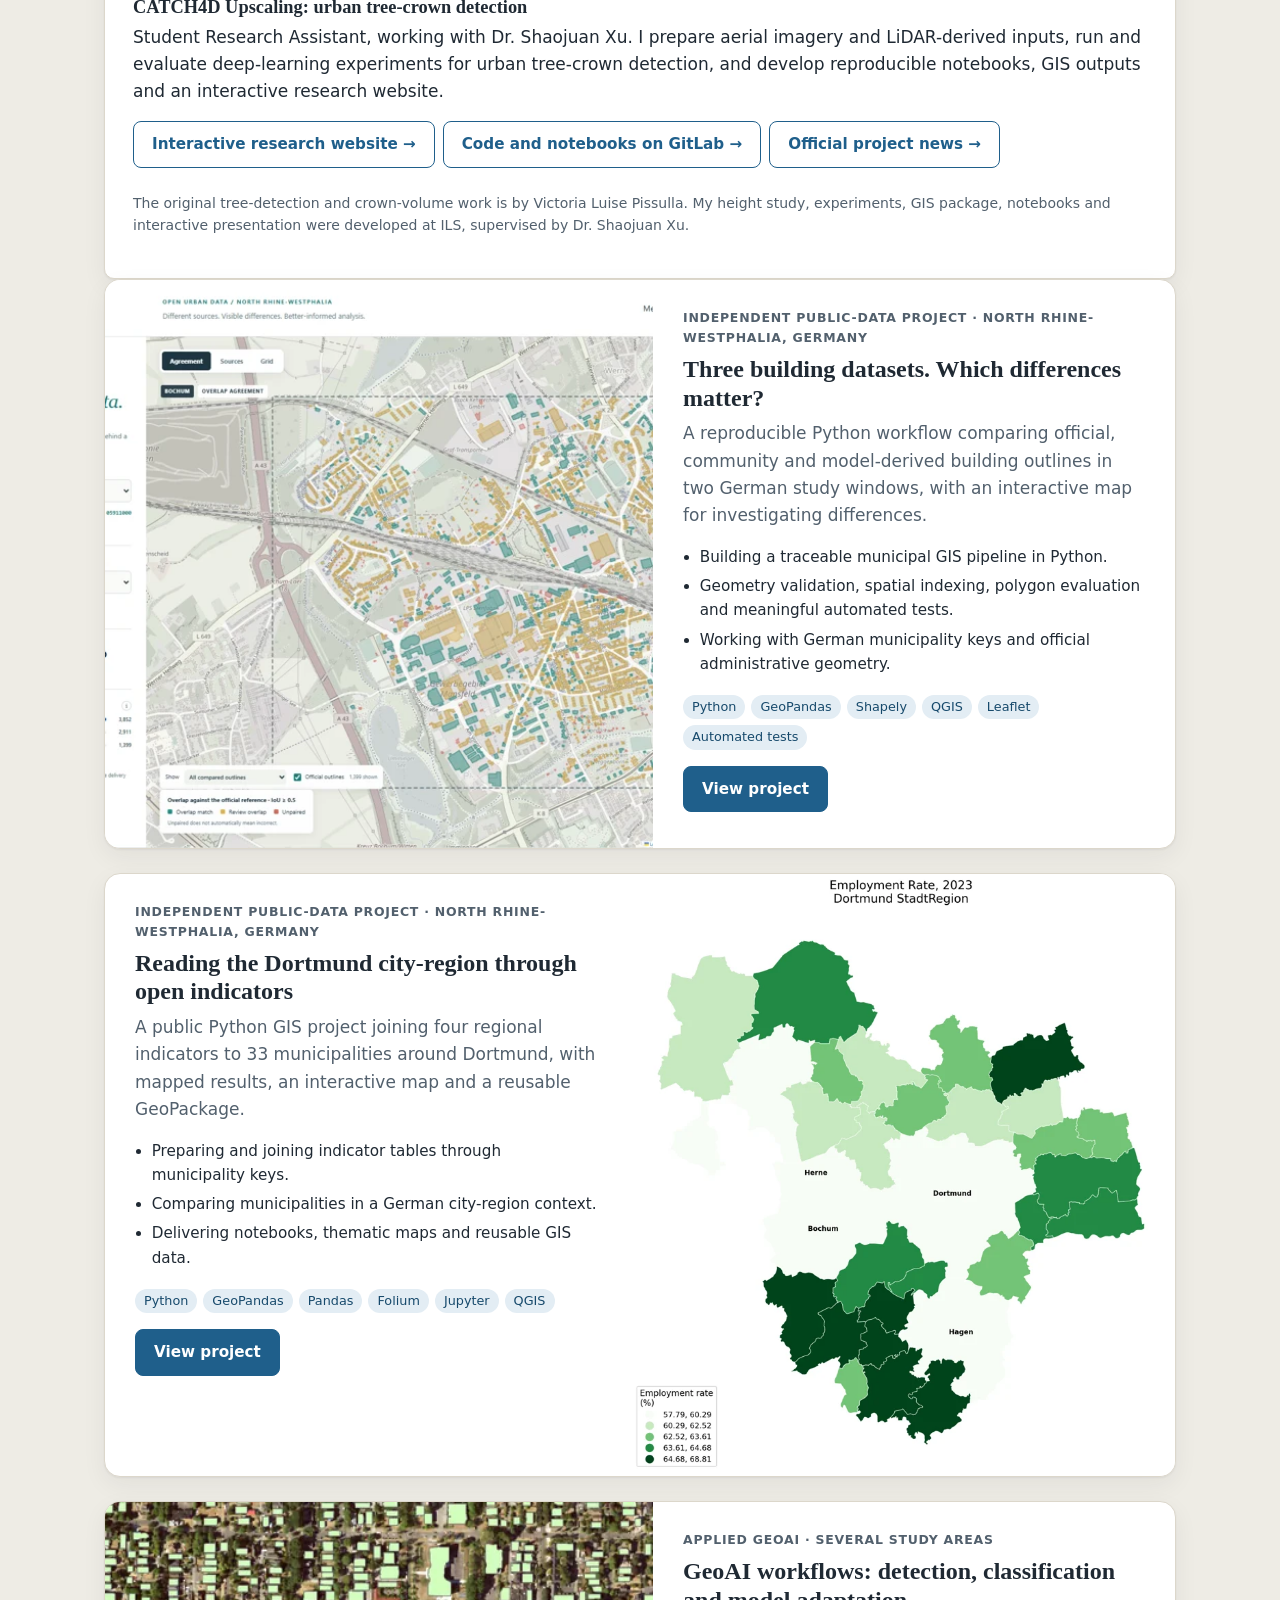
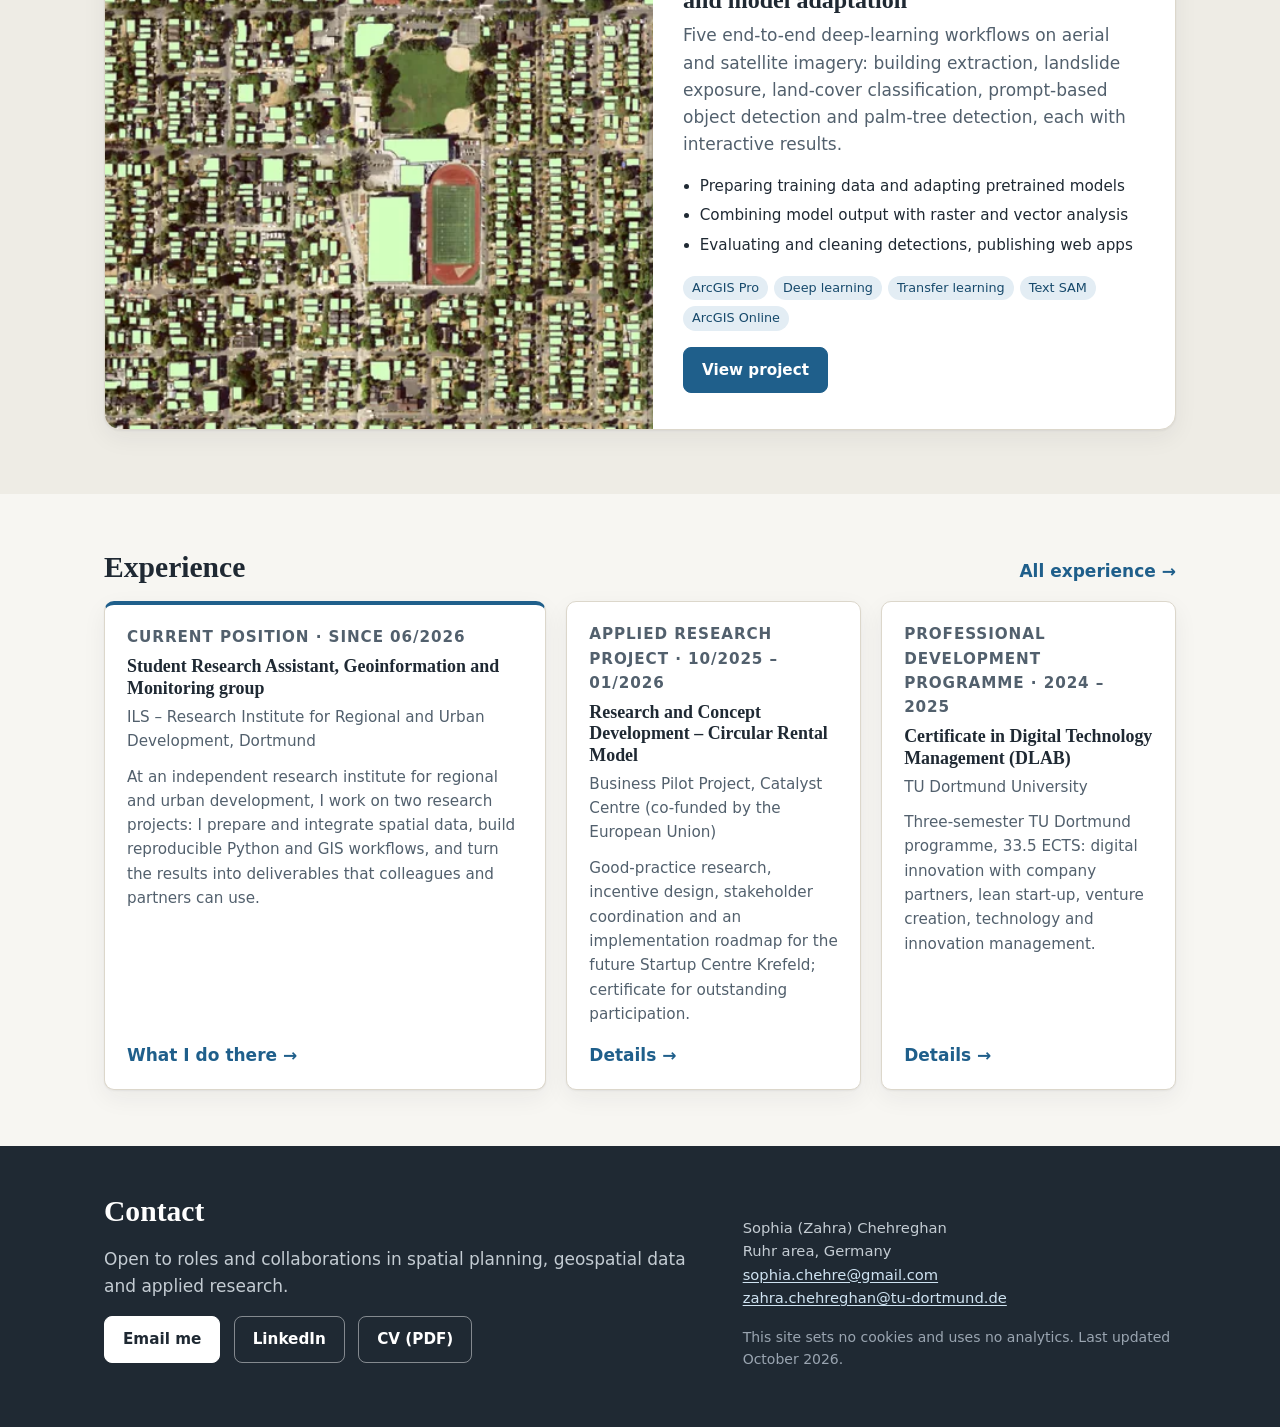
==== commit 48f37791: "Add public CATCH4D research links to portfolio and CV" ====
--- a/index.html
+++ b/index.html
@@ -52,6 +52,13 @@
   <div class="wrap">
     <div class="section-head"><h2>Selected work</h2><a href="projects/index.html">All projects →</a></div>
     <p class="section-intro">Public work across municipal GIS, reproducible Python analysis and applied GeoAI: inspect the map, read the method and follow the evidence through to code and GIS outputs.</p>
+    <article class="xblock" id="catch4d-upscaling">
+  <p class="kicker">Current research at ILS · Public release</p>
+  <h3>CATCH4D Upscaling: urban tree-crown detection</h3>
+  <p>Student Research Assistant, working with Dr. Shaojuan Xu. I prepare aerial imagery and LiDAR-derived inputs, run and evaluate deep-learning experiments for urban tree-crown detection, and develop reproducible notebooks, GIS outputs and an interactive research website.</p>
+  <p class="hero-actions"><a class="btn btn-ghost" href="https://urbantreecrownmapping.catch4d.de/" rel="noopener">Interactive research website →</a><a class="btn btn-ghost" href="https://gitlab.com/ils-research/catch4d-tree-detection-and-crown-volume" rel="noopener">Code and notebooks on GitLab →</a><a class="btn btn-ghost" href="https://catch4d.de/en/urban-tree-crown-mapping-in-troisdorf-2/" rel="noopener">Official project news →</a></p>
+  <p class="small">The original tree-detection and crown-volume work is by Victoria Luise Pissulla. My height study, experiments, GIS package, notebooks and interactive presentation were developed at ILS, supervised by Dr. Shaojuan Xu.</p>
+</article>
     <div class="fcards"><article class="fcard">
   <a class="fcard-media" href="projects/municipal-building-explorer/index.html" tabindex="-1" aria-hidden="true"><img class="" src="assets/img/municipal-explorer/overview-800.webp" srcset="assets/img/municipal-explorer/overview-800.webp 800w, assets/img/municipal-explorer/overview-1600.webp 1600w" sizes="(min-width: 960px) 45vw, 100vw" width="800" height="556" alt="Three building datasets. Which differences matter? — actual project output" loading="lazy" decoding="async"></a>
   <div class="fcard-body">
--- a/assets/css/main.css
+++ b/assets/css/main.css
@@ -375,6 +375,8 @@
 .two-col .xblock { height: 100%; }
 #ils, #circular-rental, #dlab, #workflows, #research, #education { scroll-margin-top: 80px; }
 
+.areas.research-projects { grid-template-columns: repeat(2, minmax(0, 1fr)); }
+
 @media (max-width: 1100px) {
   .caps-4, .areas { grid-template-columns: 1fr 1fr; }
   .cards-5 { grid-template-columns: repeat(3, 1fr); }
@@ -382,7 +384,7 @@
   .xcard-main { grid-column: span 2; }
 }
 @media (max-width: 640px) {
-  .caps-4, .areas, .xcards { grid-template-columns: 1fr; }
+  .caps-4, .areas, .areas.research-projects, .xcards { grid-template-columns: 1fr; }
   .xcard-main { grid-column: auto; }
   .cards-5 { grid-template-columns: 1fr 1fr; }
   .xblock { padding: 20px; }
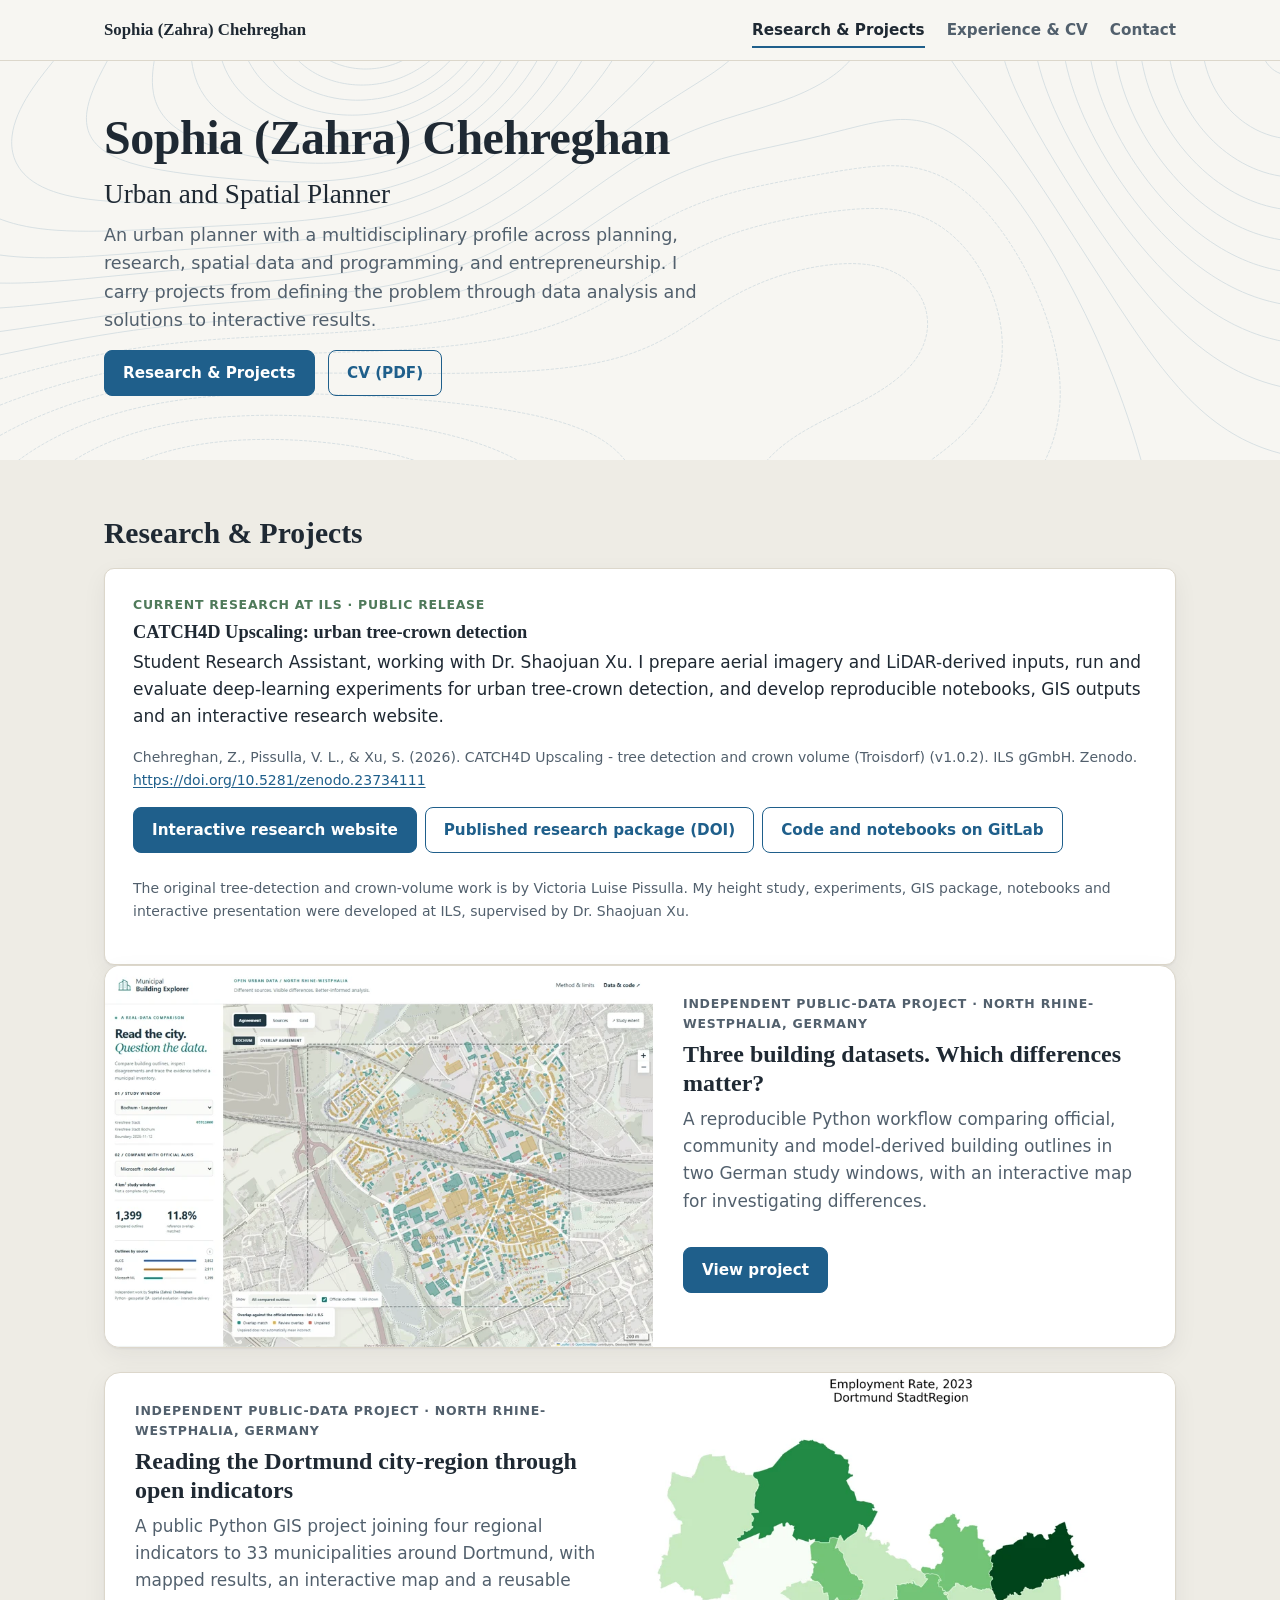
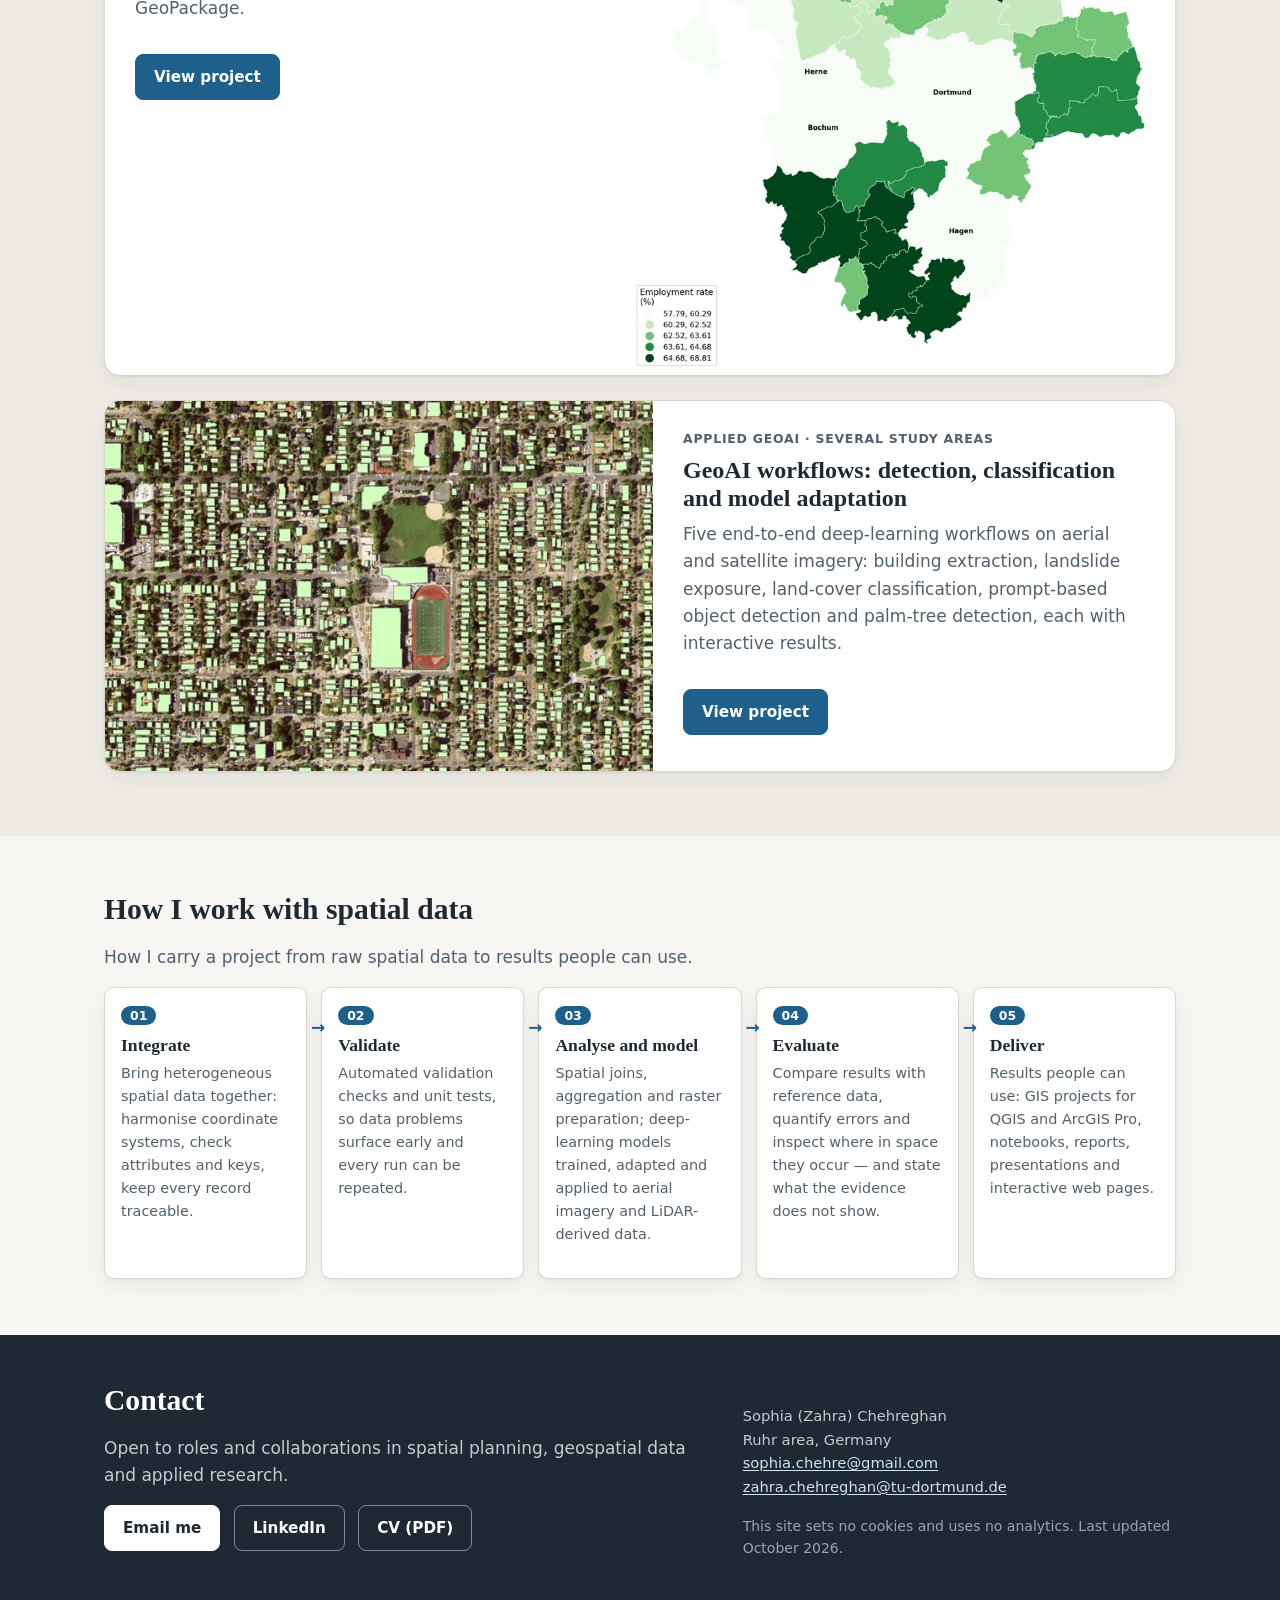
==== commit 21927adc: "Simplify portfolio structure and add CATCH4D DOI citation - Home: research and projects first (CATCH" ====
--- a/index.html
+++ b/index.html
@@ -16,47 +16,32 @@
 <header class="site-header">
   <div class="wrap header-inner">
     <a class="brand" href="index.html">Sophia (Zahra) Chehreghan</a>
-    <nav class="main-nav" aria-label="Main"><a href="projects/index.html">Projects</a><a href="experience/index.html">Experience & Education</a><a href="cv/index.html">CV</a><a href="#contact">Contact</a></nav>
+    <nav class="main-nav" aria-label="Main"><a href="index.html#projects" aria-current="page">Research &amp; Projects</a><a href="experience/index.html">Experience &amp; CV</a><a href="#contact">Contact</a></nav>
   </div>
 </header>
 <main id="main">
 
 <section class="hero">
-  <div class="wrap hero-grid">
+  <div class="wrap">
     <div class="hero-text">
       <h1>Sophia (Zahra) Chehreghan</h1>
       <p class="hero-title">Urban and Spatial Planner</p>
-      <p class="hero-keywords">Geospatial data · Python and GIS workflows · Remote sensing and GeoAI</p>
       <p class="hero-lead">An urban planner with a multidisciplinary profile across planning, research, spatial data and programming, and entrepreneurship. I carry projects from defining the problem through data analysis and solutions to interactive results.</p>
-      <p class="hero-actions"><a class="btn" href="#work">Selected work</a>
-         <a class="btn btn-ghost" href="experience/index.html#certificates">Certificates</a>
+      <p class="hero-actions"><a class="btn" href="#projects">Research &amp; Projects</a>
          <a class="btn btn-ghost" href="files/Sophia-Chehreghan-CV.pdf">CV (PDF)</a></p>
     </div>
-    <div class="mosaic"><a class="mosaic-item m0" href="projects/municipal-building-explorer/index.html"><img class="" src="assets/img/municipal-explorer/overview-800.webp" srcset="assets/img/municipal-explorer/overview-800.webp 800w, assets/img/municipal-explorer/overview-1600.webp 1600w" sizes="(min-width: 960px) 30vw, 33vw" width="800" height="556" alt="Three building datasets. Which differences matter? — actual project output" fetchpriority="high"><span>Municipal data evaluation</span></a><a class="mosaic-item m1" href="projects/dortmund-stadtregion-indicators/index.html"><img class="" src="assets/img/regional-indicators/employment-800.webp" srcset="assets/img/regional-indicators/employment-800.webp 800w, assets/img/regional-indicators/employment-1600.webp 1600w" sizes="(min-width: 960px) 30vw, 33vw" width="800" height="879" alt="Reading the Dortmund city-region through open indicators — actual project output" loading="lazy" decoding="async"><span>Regional indicators</span></a><a class="mosaic-item m2" href="projects/geoai-workflows/index.html#building-extraction-transfer-learning"><img class="" src="assets/img/building-extraction/result-detail-800.webp" srcset="assets/img/building-extraction/result-detail-800.webp 800w, assets/img/building-extraction/result-detail-1600.webp 1600w" sizes="(min-width: 960px) 30vw, 33vw" width="800" height="441" alt="Building footprints from the executed transfer-learning workflow" loading="lazy" decoding="async"><span>Model adaptation</span></a></div>
   </div>
 </section>
 
-<section class="now-band" aria-label="Now">
-  <div class="wrap"><ul class="now-strip"><li><a href="experience/index.html#ils"><span class="now-label">Current position</span><strong>Student Research Assistant, ILS Dortmund</strong><span class="now-text">Two research projects · spatial data, Python/GIS workflows, GeoAI · since 06/2026</span></a></li><li><a href="experience/index.html#education"><span class="now-label">Studies</span><strong>MSc Spatial Planning, TU Dortmund</strong><span class="now-text">English-taught · in progress</span></a></li><li><a href="experience/index.html#dlab"><span class="now-label">Professional development</span><strong>Digital Technology Management (DLAB)</strong><span class="now-text">33.5 ECTS programme · TU Dortmund · 2025</span></a></li><li><a href="experience/index.html#circular-rental"><span class="now-label">Applied project</span><strong>Circular Rental Model, CSCP pilot</strong><span class="now-text">Research, stakeholders, roadmap · 2025–26</span></a></li></ul></div>
-</section>
-
-<section class="section">
+<section class="section section-tint" id="projects">
   <div class="wrap">
-    <h2>How I work with spatial data</h2>
-    <p class="section-intro">The chain of work I carry out in applied research — shown here as capabilities. Project data and results from my current position are confidential; the public projects below show parts of the same chain.</p>
-    <ol class="pipeline"><li class="pstep"><span class="pstep-n">01</span><h3>Integrate</h3><p>Bring heterogeneous spatial data together: harmonise coordinate systems, check attributes and keys, keep every record traceable.</p><ul class="tags"><li>GeoPandas</li><li>Shapely</li><li>pyogrio</li><li>QGIS</li></ul></li><li class="pstep"><span class="pstep-n">02</span><h3>Validate</h3><p>Automated validation checks and unit tests, so data problems surface early and every run can be repeated.</p><ul class="tags"><li>Python</li><li>Automated tests</li><li>Run records</li></ul></li><li class="pstep"><span class="pstep-n">03</span><h3>Analyse and model</h3><p>Spatial joins, aggregation and raster preparation; deep-learning models trained, adapted and applied to aerial imagery and LiDAR-derived data.</p><ul class="tags"><li>Rasterio</li><li>NumPy</li><li>TensorFlow</li><li>ArcGIS Pro</li></ul></li><li class="pstep"><span class="pstep-n">04</span><h3>Evaluate</h3><p>Compare results with reference data, quantify errors and inspect where in space they occur — and state what the evidence does not show.</p><ul class="tags"><li>Evaluation metrics</li><li>Spatial error analysis</li><li>Matplotlib</li></ul></li><li class="pstep"><span class="pstep-n">05</span><h3>Deliver</h3><p>Results people can use: GIS projects for QGIS and ArcGIS Pro, notebooks, reports, presentations and interactive web pages.</p><ul class="tags"><li>PyQGIS</li><li>ArcPy</li><li>Jupyter</li><li>HTML/CSS/JS</li></ul></li></ol>
-  </div>
-</section>
-
-<section class="section section-tint" id="work">
-  <div class="wrap">
-    <div class="section-head"><h2>Selected work</h2><a href="projects/index.html">All projects →</a></div>
-    <p class="section-intro">Public work across municipal GIS, reproducible Python analysis and applied GeoAI: inspect the map, read the method and follow the evidence through to code and GIS outputs.</p>
+    <h2>Research &amp; Projects</h2>
     <article class="xblock" id="catch4d-upscaling">
   <p class="kicker">Current research at ILS · Public release</p>
   <h3>CATCH4D Upscaling: urban tree-crown detection</h3>
   <p>Student Research Assistant, working with Dr. Shaojuan Xu. I prepare aerial imagery and LiDAR-derived inputs, run and evaluate deep-learning experiments for urban tree-crown detection, and develop reproducible notebooks, GIS outputs and an interactive research website.</p>
-  <p class="hero-actions"><a class="btn btn-ghost" href="https://urbantreecrownmapping.catch4d.de/" rel="noopener">Interactive research website →</a><a class="btn btn-ghost" href="https://gitlab.com/ils-research/catch4d-tree-detection-and-crown-volume" rel="noopener">Code and notebooks on GitLab →</a><a class="btn btn-ghost" href="https://catch4d.de/en/urban-tree-crown-mapping-in-troisdorf-2/" rel="noopener">Official project news →</a></p>
+  <p class="small">Chehreghan, Z., Pissulla, V. L., &amp; Xu, S. (2026). CATCH4D Upscaling - tree detection and crown volume (Troisdorf) (v1.0.2). ILS gGmbH. Zenodo. <a href="https://doi.org/10.5281/zenodo.23734111" rel="noopener">https://doi.org/10.5281/zenodo.23734111</a></p>
+  <p class="hero-actions"><a class="btn" href="https://urbantreecrownmapping.catch4d.de/" rel="noopener">Interactive research website</a><a class="btn btn-ghost" href="https://doi.org/10.5281/zenodo.23734111" rel="noopener">Published research package (DOI)</a><a class="btn btn-ghost" href="https://gitlab.com/ils-research/catch4d-tree-detection-and-crown-volume" rel="noopener">Code and notebooks on GitLab</a></p>
   <p class="small">The original tree-detection and crown-volume work is by Victoria Luise Pissulla. My height study, experiments, GIS package, notebooks and interactive presentation were developed at ILS, supervised by Dr. Shaojuan Xu.</p>
 </article>
     <div class="fcards"><article class="fcard">
@@ -65,8 +50,6 @@
     <p class="kicker">Independent public-data project · North Rhine-Westphalia, Germany</p>
     <h3><a href="projects/municipal-building-explorer/index.html">Three building datasets. Which differences matter?</a></h3>
     <p>A reproducible Python workflow comparing official, community and model-derived building outlines in two German study windows, with an interactive map for investigating differences.</p>
-    <ul class="fcard-list"><li>Building a traceable municipal GIS pipeline in Python.</li><li>Geometry validation, spatial indexing, polygon evaluation and meaningful automated tests.</li><li>Working with German municipality keys and official administrative geometry.</li></ul>
-    <ul class="tags"><li>Python</li><li>GeoPandas</li><li>Shapely</li><li>QGIS</li><li>Leaflet</li><li>Automated tests</li></ul>
     <p class="fcard-actions"><a class="btn" href="projects/municipal-building-explorer/index.html">View project</a></p>
   </div>
 </article><article class="fcard">
@@ -75,8 +58,6 @@
     <p class="kicker">Independent public-data project · North Rhine-Westphalia, Germany</p>
     <h3><a href="projects/dortmund-stadtregion-indicators/index.html">Reading the Dortmund city-region through open indicators</a></h3>
     <p>A public Python GIS project joining four regional indicators to 33 municipalities around Dortmund, with mapped results, an interactive map and a reusable GeoPackage.</p>
-    <ul class="fcard-list"><li>Preparing and joining indicator tables through municipality keys.</li><li>Comparing municipalities in a German city-region context.</li><li>Delivering notebooks, thematic maps and reusable GIS data.</li></ul>
-    <ul class="tags"><li>Python</li><li>GeoPandas</li><li>Pandas</li><li>Folium</li><li>Jupyter</li><li>QGIS</li></ul>
     <p class="fcard-actions"><a class="btn" href="projects/dortmund-stadtregion-indicators/index.html">View project</a></p>
   </div>
 </article><article class="fcard">
@@ -85,8 +66,6 @@
     <p class="kicker">Applied GeoAI · Several study areas</p>
     <h3><a href="projects/geoai-workflows/index.html">GeoAI workflows: detection, classification and model adaptation</a></h3>
     <p>Five end-to-end deep-learning workflows on aerial and satellite imagery: building extraction, landslide exposure, land-cover classification, prompt-based object detection and palm-tree detection, each with interactive results.</p>
-    <ul class="fcard-list"><li>Preparing training data and adapting pretrained models</li><li>Combining model output with raster and vector analysis</li><li>Evaluating and cleaning detections, publishing web apps</li></ul>
-    <ul class="tags"><li>ArcGIS Pro</li><li>Deep learning</li><li>Transfer learning</li><li>Text SAM</li><li>ArcGIS Online</li></ul>
     <p class="fcard-actions"><a class="btn" href="projects/geoai-workflows/index.html">View project</a></p>
   </div>
 </article></div>
@@ -95,8 +74,9 @@
 
 <section class="section">
   <div class="wrap">
-    <div class="section-head"><h2>Experience</h2><a href="experience/index.html">All experience →</a></div>
-    <div class="xcards"><article class="xcard xcard-main"><p class="kicker">Current position · Since 06/2026</p><h3>Student Research Assistant, Geoinformation and Monitoring group</h3><p class="xorg">ILS – Research Institute for Regional and Urban Development, Dortmund</p><p>At an independent research institute for regional and urban development, I work on two research projects: I prepare and integrate spatial data, build reproducible Python and GIS workflows, and turn the results into deliverables that colleagues and partners can use.</p><a href="experience/index.html#ils">What I do there →</a></article><article class="xcard"><p class="kicker">Applied research project · 10/2025 – 01/2026</p><h3>Research and Concept Development – Circular Rental Model</h3><p class="xorg">Business Pilot Project, Catalyst Centre (co-funded by the European Union)</p><p>Good-practice research, incentive design, stakeholder coordination and an implementation roadmap for the future Startup Centre Krefeld; certificate for outstanding participation.</p><a href="experience/index.html#circular-rental">Details →</a></article><article class="xcard"><p class="kicker">Professional development programme · 2024 – 2025</p><h3>Certificate in Digital Technology Management (DLAB)</h3><p class="xorg">TU Dortmund University</p><p>Three-semester TU Dortmund programme, 33.5 ECTS: digital innovation with company partners, lean start-up, venture creation, technology and innovation management.</p><a href="experience/index.html#dlab">Details →</a></article></div>
+    <h2>How I work with spatial data</h2>
+    <p class="section-intro">How I carry a project from raw spatial data to results people can use.</p>
+    <ol class="pipeline"><li class="pstep"><span class="pstep-n">01</span><h3>Integrate</h3><p>Bring heterogeneous spatial data together: harmonise coordinate systems, check attributes and keys, keep every record traceable.</p></li><li class="pstep"><span class="pstep-n">02</span><h3>Validate</h3><p>Automated validation checks and unit tests, so data problems surface early and every run can be repeated.</p></li><li class="pstep"><span class="pstep-n">03</span><h3>Analyse and model</h3><p>Spatial joins, aggregation and raster preparation; deep-learning models trained, adapted and applied to aerial imagery and LiDAR-derived data.</p></li><li class="pstep"><span class="pstep-n">04</span><h3>Evaluate</h3><p>Compare results with reference data, quantify errors and inspect where in space they occur — and state what the evidence does not show.</p></li><li class="pstep"><span class="pstep-n">05</span><h3>Deliver</h3><p>Results people can use: GIS projects for QGIS and ArcGIS Pro, notebooks, reports, presentations and interactive web pages.</p></li></ol>
   </div>
 </section>
 
--- a/assets/css/main.css
+++ b/assets/css/main.css
@@ -253,6 +253,7 @@
 .cv-what ul { margin: 0; padding-left: 1.1em; }
 .cv-what li { margin-bottom: .3rem; }
 .cv-what p { margin: 0 0 .3rem; }
+.cv-what p, .cv-what li { text-align: justify; hyphens: auto; }
 .cv-used { font-size: .85rem; color: var(--green); }
 .cv-split { display: grid; grid-template-columns: 1fr 1fr; gap: 32px; }
 ul.plain { list-style: none; padding: 0; margin: 0; }
